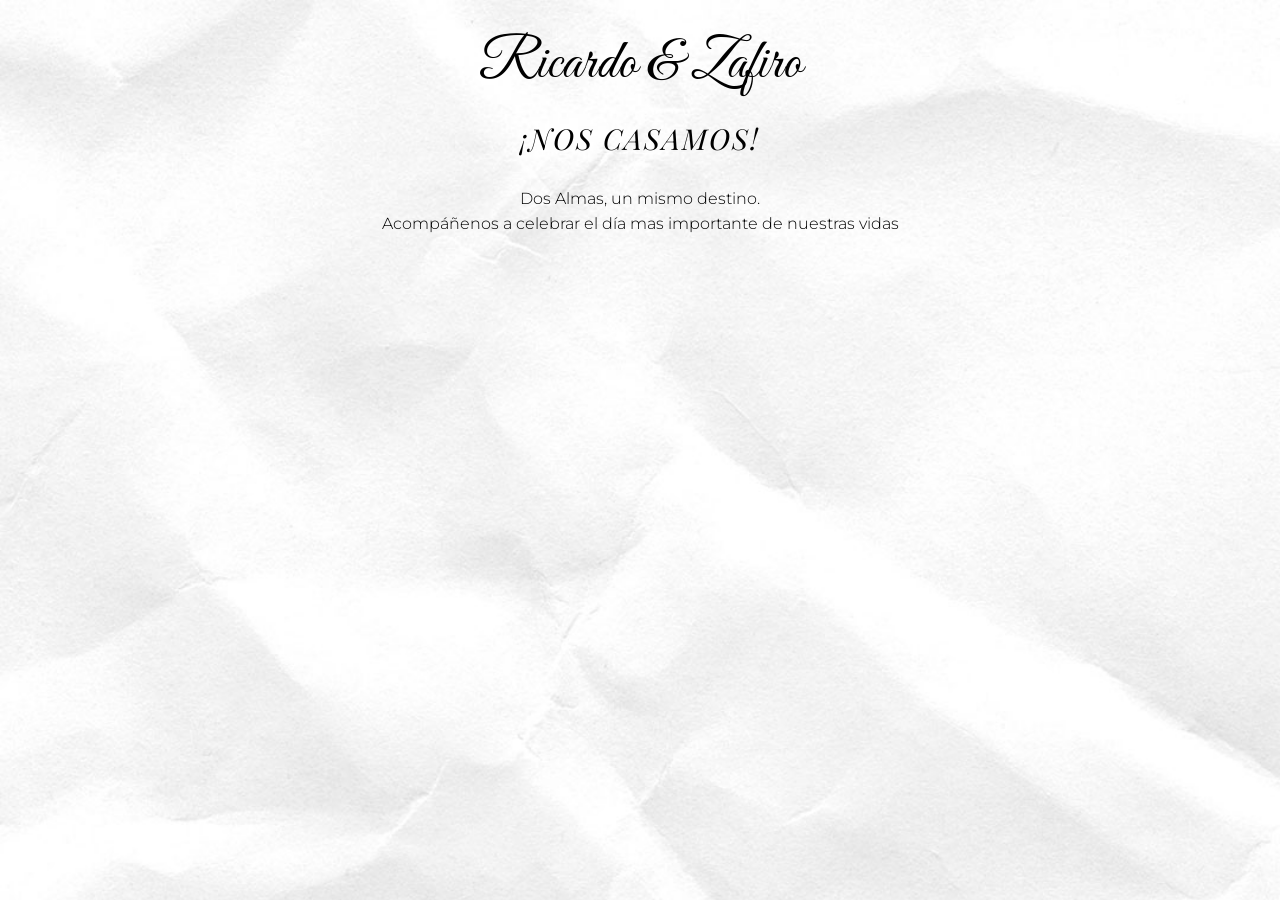
==== index.html @ ae06a424 "Restored index.html content" ====
<!DOCTYPE html>
<html lang="es">
<head>
    <meta charset="UTF-8">
    <meta name="viewport" content="width=device-width, initial-scale=1.0">
    <title>Ricardo & Zafiro | ¡Nos Casamos!</title>
    <link rel="preconnect" href="https://fonts.googleapis.com">
    <link rel="preconnect" href="https://fonts.gstatic.com" crossorigin>
    <link href="https://fonts.googleapis.com/css2?family=Great+Vibes&family=Montserrat:wght@300;400;600&family=Playfair+Display:ital,wght@0,400;0,600;1,400&display=swap" rel="stylesheet">
    <link rel="stylesheet" href="css/style.css">
</head>
<body>

    <header class="hero-section">
        </header>

    <section class="intro-section">
        <h1 class="script-title">Ricardo & Zafiro</h1>
        <h2 class="serif-subtitle">¡Nos Casamos!</h2>
        <p class="body-text">Dos Almas, un mismo destino.<br>Acompáñenos a celebrar el día mas importante de nuestras vidas</p>
    </section>

</body>
</html>
---- css/style.css ----
@charset "utf-8";
/* CSS Document */
/* --- 1. GLOBAL RESET & BASE STYLES --- */
* {
    margin: 0;
    padding: 0;
    box-sizing: border-box;
}

body {
    /* Fallback color matching the bottom of your texture, just in case the text goes longer than 9600px */
    background-color: #f9f9f9; 
    
    /* The path to your massive texture image */
    background-image: url('../assets/bg-texture.jpg'); 
    
    /* Starts the image at the very top center of the screen */
    background-position: top center; 
    
    /* Prevents the image from tiling */
    background-repeat: no-repeat;
    
    /* CRUCIAL: Forces the image to exactly match the width of the phone/browser, letting the 9600px height scale proportionally down the page */
    background-size: 100% auto; 
    
    color: #000000;
    font-family: 'Montserrat', sans-serif;
    -webkit-font-smoothing: antialiased;
    -moz-osx-font-smoothing: grayscale;
    line-height: 1.6;
    overflow-x: hidden;
}

/* --- 2. TYPOGRAPHY HOOKS --- */
.script-title {
    font-family: 'Great Vibes', cursive;
    font-size: 3.5rem; /* Large and elegant for Ricardo & Zafiro */
    font-weight: 400;
    text-align: center;
    margin-top: 20px;
    margin-bottom: 5px;
}

.serif-subtitle {
    font-family: 'Playfair Display', serif;
    font-size: 1.8rem;
    font-style: italic;
    font-weight: 400;
    text-align: center;
    text-transform: uppercase;
    letter-spacing: 2px;
    margin-bottom: 25px;
}

.body-text {
    font-family: 'Montserrat', sans-serif;
    font-size: 1rem;
    font-weight: 300;
    text-align: center;
    max-width: 90%;
    margin: 0 auto 20px auto;
}

.parents-list {
    margin-top: 40px;
    text-align: center;
}

.parents-names {
    font-family: 'Playfair Display', serif;
    font-size: 1.1rem;
    font-weight: 600;
    line-height: 1.8;
    margin-top: 15px;
}
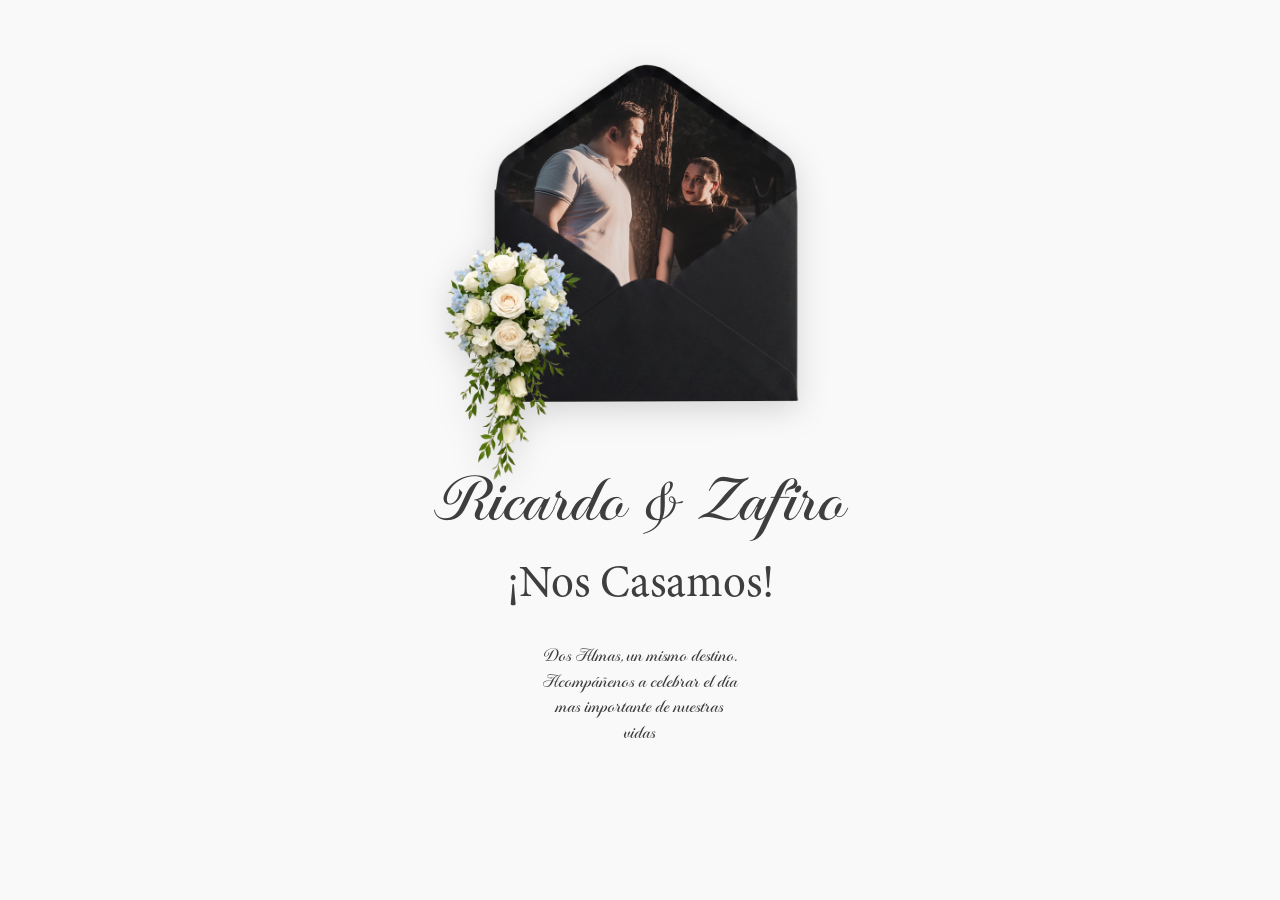
==== commit 80c284ad: "Chonged fonts and styles" ====
--- a/index.html
+++ b/index.html
@@ -12,12 +12,13 @@
 <body>
 
     <header class="hero-section">
+		<img src="assets/01_envelope.png" alt="Invitación Ricardo y Zafiro" class="envelope-img">
         </header>
 
     <section class="intro-section">
         <h1 class="script-title">Ricardo & Zafiro</h1>
         <h2 class="serif-subtitle">¡Nos Casamos!</h2>
-        <p class="body-text">Dos Almas, un mismo destino.<br>Acompáñenos a celebrar el día mas importante de nuestras vidas</p>
+        <p class="body-text">Dos Almas, un mismo destino.<br>Acompáñenos a celebrar el día<br> mas importante de nuestras<br> vidas</p>
     </section>
 
 </body>
--- a/css/style.css
+++ b/css/style.css
@@ -1,5 +1,19 @@
 @charset "utf-8";
 /* CSS Document */
+/* --- CUSTOM FONT DECLARATIONS --- */
+@font-face {
+    font-family: 'WeddingRegular';
+    src: url('../fonts/MinionPro-Regular.otf') format('opentype');
+    font-weight: normal;
+    font-style: normal;
+}
+
+@font-face {
+    font-family: 'WeddingCursive';
+    src: url('../fonts/Runethia.otf') format('opentype');
+    font-weight: normal;
+    font-style: normal;
+}
 /* --- 1. GLOBAL RESET & BASE STYLES --- */
 * {
     margin: 0;
@@ -12,7 +26,7 @@
     background-color: #f9f9f9; 
     
     /* The path to your massive texture image */
-    background-image: url('../assets/bg-texture.jpg'); 
+    background-image: url(C:/Users/Ricardo/Desktop/wedding-invite-web/assets/); 
     
     /* Starts the image at the very top center of the screen */
     background-position: top center; 
@@ -33,32 +47,37 @@
 
 /* --- 2. TYPOGRAPHY HOOKS --- */
 .script-title {
-    font-family: 'Great Vibes', cursive;
+    font-family: 'WeddingCursive', cursive;
     font-size: 3.5rem; /* Large and elegant for Ricardo & Zafiro */
     font-weight: 400;
     text-align: center;
-    margin-top: 20px;
+    margin-top: -25px;
     margin-bottom: 5px;
+	/* Layering safety: ensures the text stays on top of the image container */
+    position: relative;
+    z-index: 10;
+	opacity: 0.75;
 }
 
 .serif-subtitle {
-    font-family: 'Playfair Display', serif;
-    font-size: 1.8rem;
-    font-style: italic;
+    font-family: 'WeddingRegular', serif;
+    font-size: 2.8rem;
+    font-style: normal;
     font-weight: 400;
     text-align: center;
-    text-transform: uppercase;
-    letter-spacing: 2px;
+	margin-top: -10px;
     margin-bottom: 25px;
+	opacity: 0.75;
 }
 
 .body-text {
-    font-family: 'Montserrat', sans-serif;
+    font-family: 'WeddingCursive', sans-serif;
     font-size: 1rem;
     font-weight: 300;
     text-align: center;
     max-width: 90%;
     margin: 0 auto 20px auto;
+	opacity: 0.75;
 }
 
 .parents-list {
@@ -67,9 +86,31 @@
 }
 
 .parents-names {
-    font-family: 'Playfair Display', serif;
+    font-family: 'WeddingRegular', serif;
     font-size: 1.1rem;
     font-weight: 600;
     line-height: 1.8;
     margin-top: 15px;
+	opacity: 0.75;
 }
+
+/* --- 3. HERO SECTION & ENVELOPE STYLES --- */
+.hero-section {
+    width: 100%;
+    display: flex;
+    justify-content: center; /* Centers the image horizontally */
+    align-items: center;
+    padding-top: 40px;      /* Gives it some breathing room from the top of the screen */
+    padding-bottom: 0px;
+}
+
+
+.envelope-img {
+    width: 85%;             /* Keeps it perfectly proportional on mobile screens */
+    max-width: 450px;       /* Prevents it from getting too massive on desktop screens */
+    height: auto;           /* Maintains the aspect ratio so it doesn't distort */
+    display: block;
+    
+    /* Subtle shadow to give it depth against your textured background */
+    filter: drop-shadow(0px 8px 16px rgba(0, 0, 0, 0.15)); 
+}
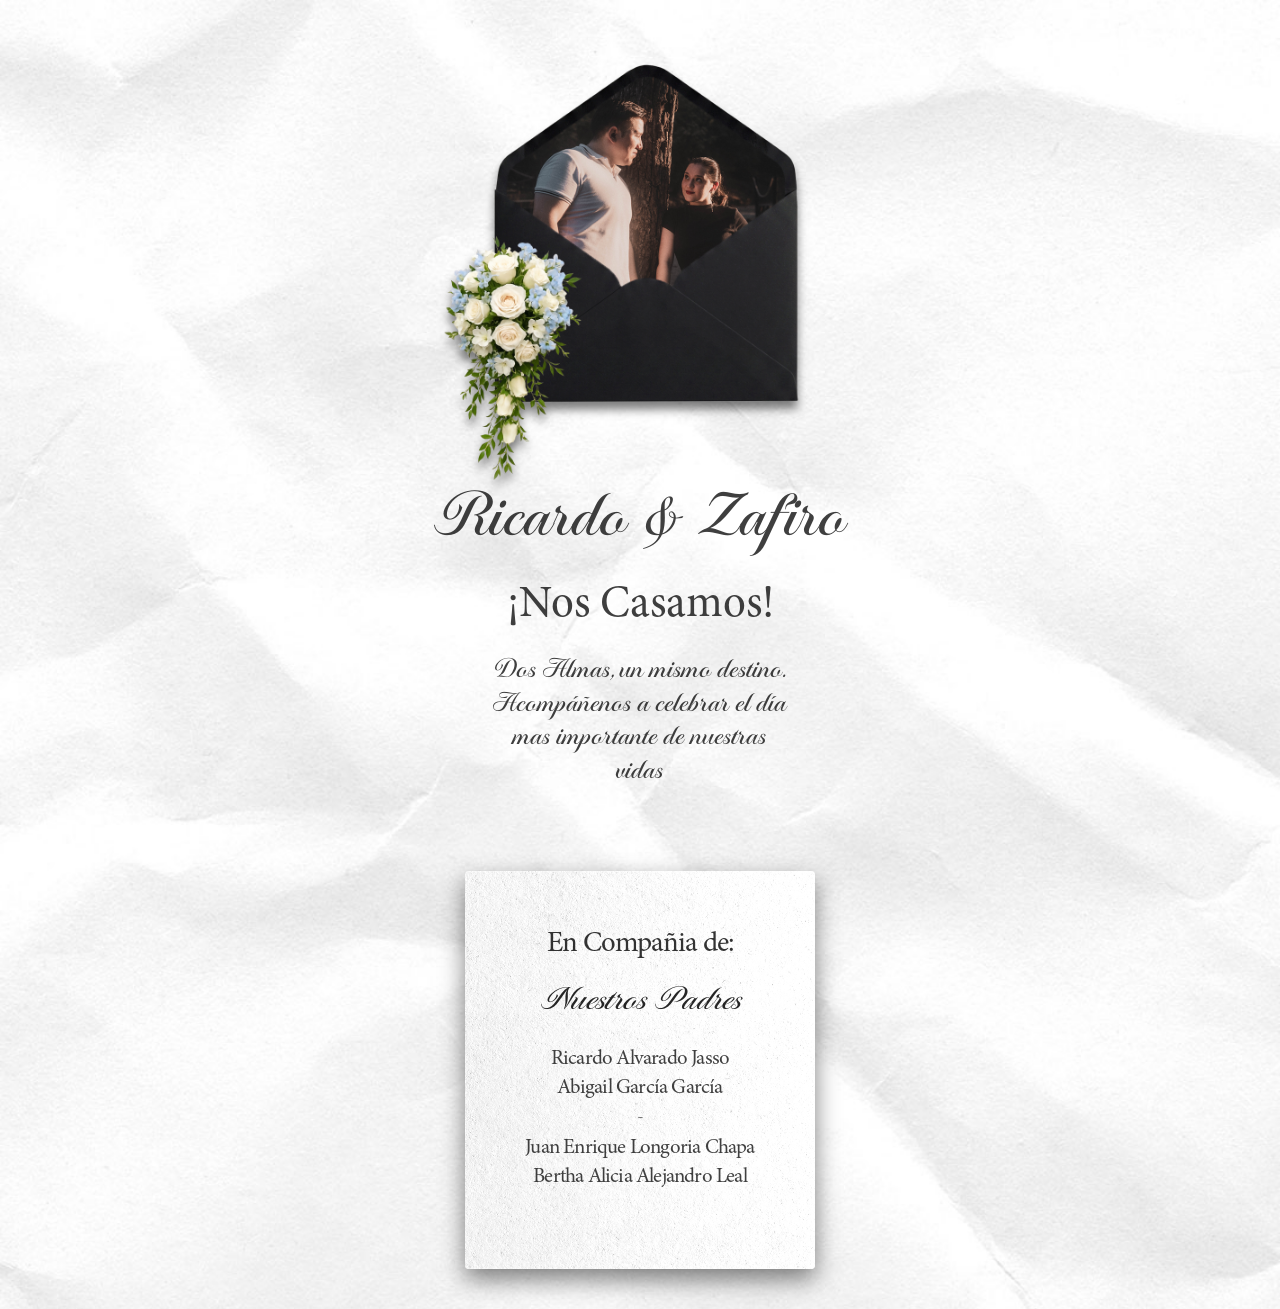
==== commit eb2b0d34: "Added parents box" ====
--- a/index.html
+++ b/index.html
@@ -11,6 +11,7 @@
 </head>
 <body>
 
+    <!-- Intro -->
     <header class="hero-section">
 		<img src="assets/01_envelope.png" alt="Invitación Ricardo y Zafiro" class="envelope-img">
         </header>
@@ -21,5 +22,23 @@
         <p class="body-text">Dos Almas, un mismo destino.<br>Acompáñenos a celebrar el día<br> mas importante de nuestras<br> vidas</p>
     </section>
 
+    <!-- Padres -->
+    <div class="info-card">
+        <span class="card-intro">En Compañia de:</span>
+        <h3 class="card-parents-heading">Nuestros Padres</h3>
+        
+        <p class="card-parents-names">
+            Ricardo Alvarado Jasso<br>
+            Abigail García García
+        </p>
+        
+        <div class="card-divider">-</div>
+        
+        <p class="card-parents-names">
+            Juan Enrique Longoria Chapa<br>
+            Bertha Alicia Alejandro Leal
+        </p>
+    </div>
+
 </body>
 </html>
--- a/css/style.css
+++ b/css/style.css
@@ -26,7 +26,7 @@
     background-color: #f9f9f9; 
     
     /* The path to your massive texture image */
-    background-image: url(C:/Users/Ricardo/Desktop/wedding-invite-web/assets/); 
+    background-image: url('../assets/bg-texture.jpg'); 
     
     /* Starts the image at the very top center of the screen */
     background-position: top center; 
@@ -46,12 +46,15 @@
 }
 
 /* --- 2. TYPOGRAPHY HOOKS --- */
-.script-title {
+.script-title { /* Ricardo & Zafiro */
     font-family: 'WeddingCursive', cursive;
-    font-size: 3.5rem; /* Large and elegant for Ricardo & Zafiro */
+	/* 1. FLUID TYPOGRAPHY: Minimum 1.8rem for mobile, hits ~3.5rem on standard screens, maxes at 4.5rem */
+    font-size: clamp(3rem, 5.5vw, 3.5rem);
+    /* 2. FORCE SINGLE LINE: Prevents wrapping */
+    white-space: nowrap;
     font-weight: 400;
     text-align: center;
-    margin-top: -25px;
+    margin-top: -10px;
     margin-bottom: 5px;
 	/* Layering safety: ensures the text stays on top of the image container */
     position: relative;
@@ -59,39 +62,33 @@
 	opacity: 0.75;
 }
 
-.serif-subtitle {
+.serif-subtitle { /* Nos casamos */
     font-family: 'WeddingRegular', serif;
-    font-size: 2.8rem;
+	/* FLUID TYPOGRAPHY: Minimum 1.2rem for mobile, hits ~2.8rem on standard screens, maxes at 3.8rem */
+    font-size: clamp(2.3rem, 4.4vw, 2.8rem);
+    /* FORCE SINGLE LINE */
+    white-space: nowrap;
     font-style: normal;
     font-weight: 400;
     text-align: center;
-	margin-top: -10px;
-    margin-bottom: 25px;
+	margin-top: -5px;
+    margin-bottom: 15px;
 	opacity: 0.75;
 }
 
-.body-text {
-    font-family: 'WeddingCursive', sans-serif;
-    font-size: 1rem;
+.body-text { /* Frase */
+    font-family: 'WeddingCursive', cursive;
+    
+    /* FLUID TYPOGRAPHY: Minimum 1rem for mobile, hits ~1.5rem on standard screens, maxes at 2rem */
+    font-size: clamp(1.5rem, 2.4vw, 1.5rem);
     font-weight: 300;
     text-align: center;
     max-width: 90%;
     margin: 0 auto 20px auto;
-	opacity: 0.75;
-}
-
-.parents-list {
-    margin-top: 40px;
-    text-align: center;
-}
-
-.parents-names {
-    font-family: 'WeddingRegular', serif;
-    font-size: 1.1rem;
-    font-weight: 600;
-    line-height: 1.8;
-    margin-top: 15px;
-	opacity: 0.75;
+    opacity: 0.75;
+    
+    /* Controls the vertical space between your jump lines */
+    line-height: 1.4; 
 }
 
 /* --- 3. HERO SECTION & ENVELOPE STYLES --- */
@@ -106,11 +103,84 @@
 
 
 .envelope-img {
-    width: 85%;             /* Keeps it perfectly proportional on mobile screens */
+    width: 100%;             /* Keeps it perfectly proportional on mobile screens */
     max-width: 450px;       /* Prevents it from getting too massive on desktop screens */
     height: auto;           /* Maintains the aspect ratio so it doesn't distort */
     display: block;
     
     /* Subtle shadow to give it depth against your textured background */
-    filter: drop-shadow(0px 8px 16px rgba(0, 0, 0, 0.15)); 
+    filter: drop-shadow(0px 8px 5px rgba(0, 0, 0, .50)); 
 }
+
+/* --- 4. DETAILS CARD STYLES --- */
+.info-card {
+    /* 1. RESPONSIVE BINDING & CEILING */
+    width: 80%;
+    max-width: 350px; /* Caps the width on desktop so it never upscales */
+    margin: 80px auto 40px auto;
+    /* 2. PROPORTIONAL SCALE DOWN: Uses the exact 693x784 image dimensions */
+    aspect-ratio: 693 / 784;
+    /* Layout alignment */
+    display: flex;
+    flex-direction: column;
+    justify-content: center;
+    align-items: center;
+    /* Responsive padding so text has breathing room as the box shrinks */
+    padding: 6%; 
+    box-sizing: border-box;
+
+    /* Background Texture Setup */
+    background-image: url('../assets/text_square_01.jpg');
+    background-size: cover; /* Ensures the texture fits entirely without cropping */
+    background-repeat: no-repeat;
+    background-position: center;
+    
+    /* Subtle aesthetics */
+    border-radius: 4px;
+    box-shadow: 0px 10px 25px rgba(0, 0, 0, .50);
+}
+
+/* "En Compañia de:" */
+.card-intro {
+    font-family: 'WeddingRegular', serif;
+    font-size: clamp(1.7rem, 3.5vw, 1.8rem);
+    white-space: nowrap;
+    color: rgba(0, 0, 0, 0.8);
+    margin-top: -25px;
+    margin-bottom: 12px;
+    letter-spacing: -1px;
+}
+
+/* "Nuestros Padres" */
+.card-parents-heading {
+    font-family: 'WeddingCursive', cursive;
+    font-size: clamp(1.7rem, 4vw, 1.8rem);
+    white-space: nowrap;
+    font-weight: 400;
+    font-style: italic;
+    color: rgba(0, 0, 0, 0.85);
+    margin-top: 0;
+    margin-bottom: 18px;
+}
+
+/* The Names */
+.card-parents-names {
+    font-family: 'WeddingRegular', serif;
+    font-size: clamp(1.2rem, 2.2vw, 1.3rem);
+    white-space: nowrap;
+    font-weight: 400;
+    text-align: center;
+    line-height: 1.4;
+    color: rgba(0, 0, 0, 0.75);
+    margin: 0;
+    letter-spacing: -.8px;
+}
+
+/* The Subtle Divider Dash "-" */
+.card-divider {
+    font-family: 'WeddingRegular', serif;
+    font-size: 1.2rem;
+    color: rgba(0, 0, 0, 0.5);
+    margin: 0px 0;
+    letter-spacing: -.8px;
+}
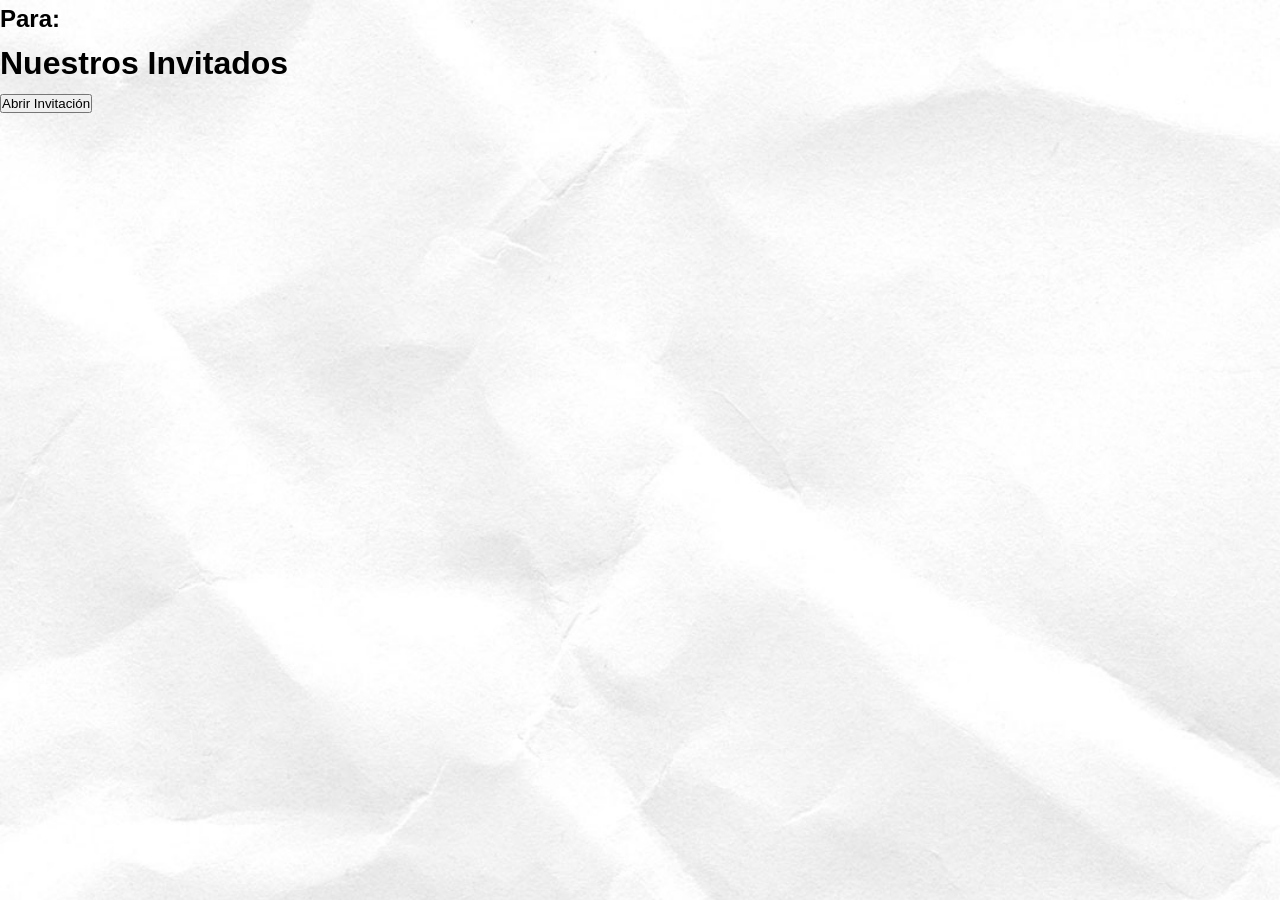
==== commit ee70e30d: "Added index.html to Git tracking" ====
--- a/index.html
+++ b/index.html
@@ -3,42 +3,42 @@
 <head>
     <meta charset="UTF-8">
     <meta name="viewport" content="width=device-width, initial-scale=1.0">
-    <title>Ricardo & Zafiro | ¡Nos Casamos!</title>
-    <link rel="preconnect" href="https://fonts.googleapis.com">
-    <link rel="preconnect" href="https://fonts.gstatic.com" crossorigin>
-    <link href="https://fonts.googleapis.com/css2?family=Great+Vibes&family=Montserrat:wght@300;400;600&family=Playfair+Display:ital,wght@0,400;0,600;1,400&display=swap" rel="stylesheet">
+    <meta name="robots" content="noindex, nofollow">
+    <title>Tienes una Invitación</title>
     <link rel="stylesheet" href="css/style.css">
 </head>
-<body>
+<body class="front-page-body">
 
-    <!-- Intro -->
-    <header class="hero-section">
-		<img src="assets/01_envelope.png" alt="Invitación Ricardo y Zafiro" class="envelope-img">
-        </header>
+    <!-- THE ENVELOPE CONTAINER -->
+    <div class="envelope-wrapper">
+        <h2 class="envelope-greeting">Para:</h2>
+        <!-- JavaScript will inject the guest's name into this span -->
+        <h1 id="guest-name" class="envelope-name">Nuestros Invitados</h1>
+        
+        <button id="open-envelope-btn" class="open-btn">Abrir Invitación</button>
+    </div>
 
-    <section class="intro-section">
-        <h1 class="script-title">Ricardo & Zafiro</h1>
-        <h2 class="serif-subtitle">¡Nos Casamos!</h2>
-        <p class="body-text">Dos Almas, un mismo destino.<br>Acompáñenos a celebrar el día<br> mas importante de nuestras<br> vidas</p>
-    </section>
+    <!-- THE JAVASCRIPT MAGIC -->
+    <script>
+        // 1. Check the URL for a name (e.g., ?guest=Familia+García)
+        const urlParams = new URLSearchParams(window.location.search);
+        const guest = urlParams.get('guest');
 
-    <!-- Padres -->
-    <div class="info-card">
-        <span class="card-intro">En Compañia de:</span>
-        <h3 class="card-parents-heading">Nuestros Padres</h3>
-        
-        <p class="card-parents-names">
-            Ricardo Alvarado Jasso<br>
-            Abigail García García
-        </p>
-        
-        <div class="card-divider">-</div>
-        
-        <p class="card-parents-names">
-            Juan Enrique Longoria Chapa<br>
-            Bertha Alicia Alejandro Leal
-        </p>
-    </div>
+        // 2. If a name exists in the link, replace the default text
+        if (guest) {
+            document.getElementById('guest-name').innerText = guest;
+        }
+
+        // 3. When they click "Abrir", trigger animation and go to the real invite
+        document.getElementById('open-envelope-btn').addEventListener('click', function() {
+            // (We will add the CSS animation trigger here next!)
+            
+            // Wait 1.5 seconds for the animation to play, then redirect:
+            setTimeout(() => {
+                window.location.href = 'invitation.html' + window.location.search;
+            }, 1500);
+        });
+    </script>
 
 </body>
 </html>
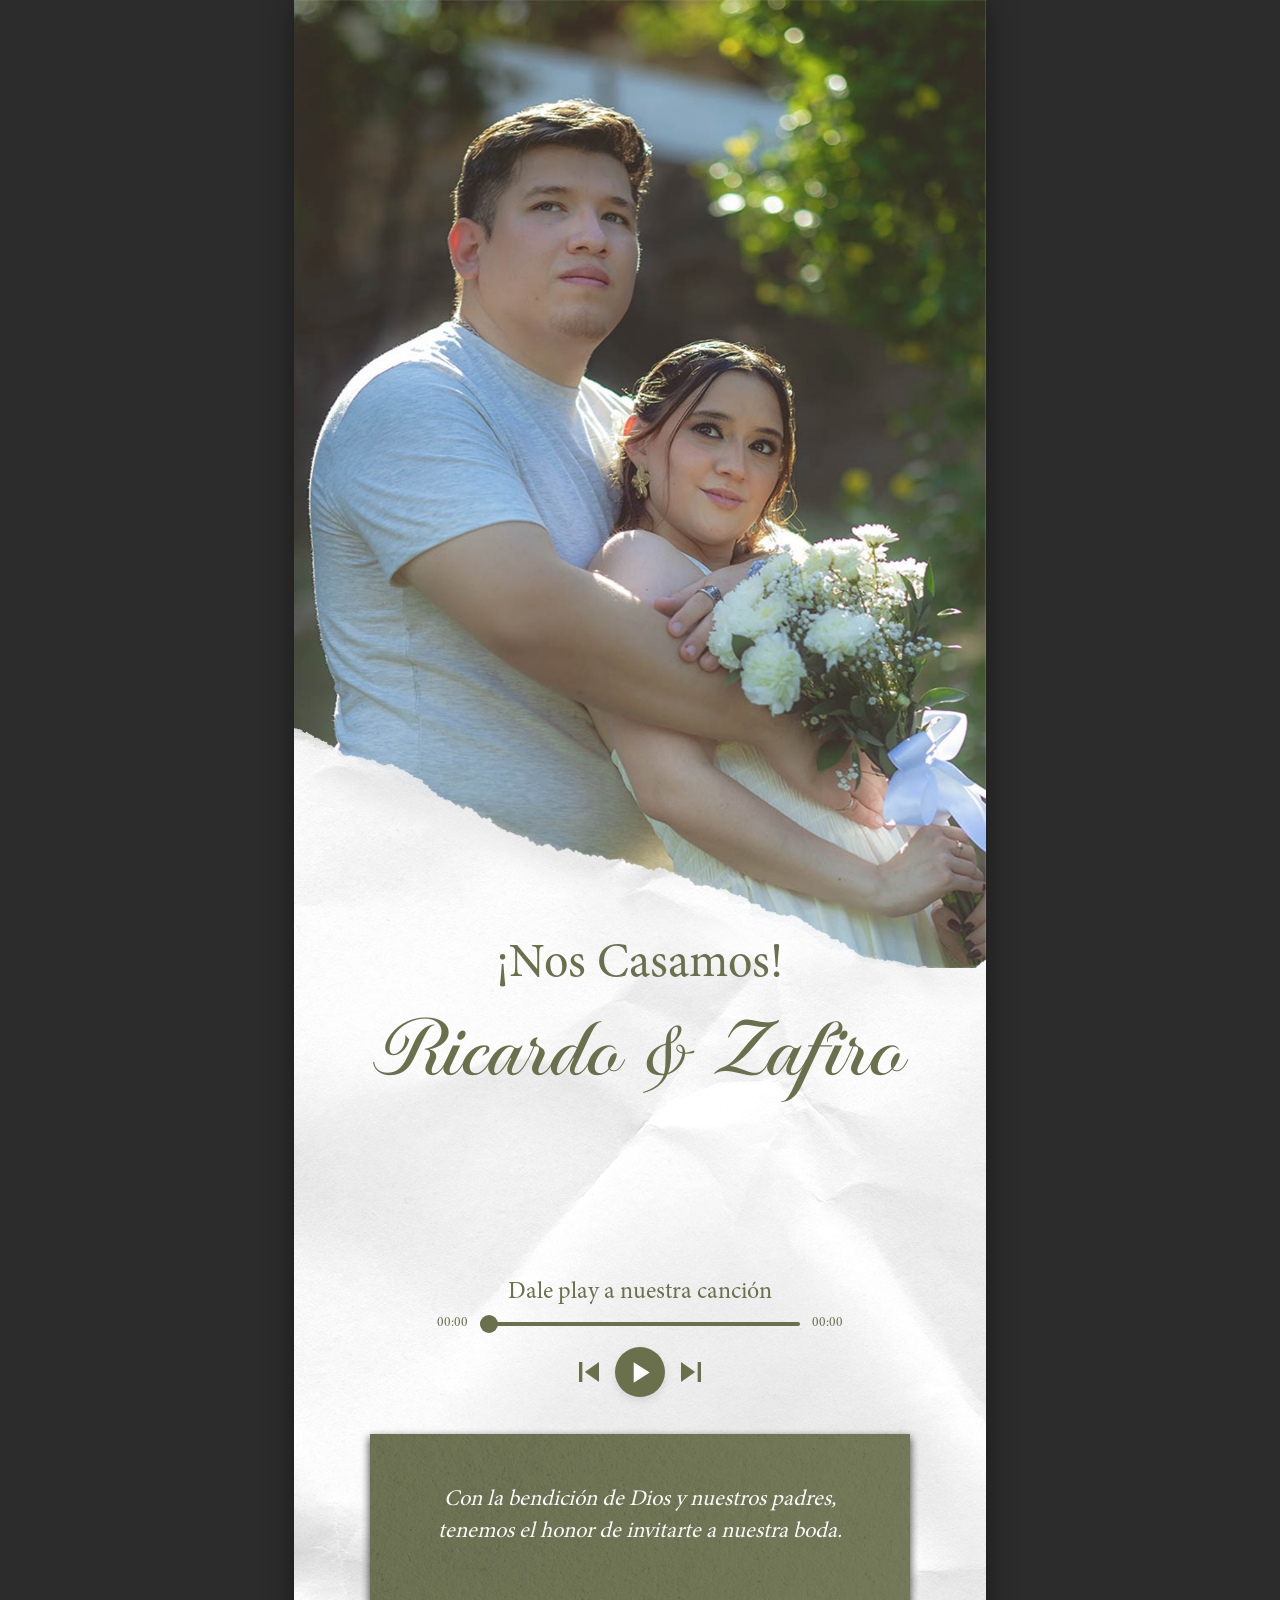
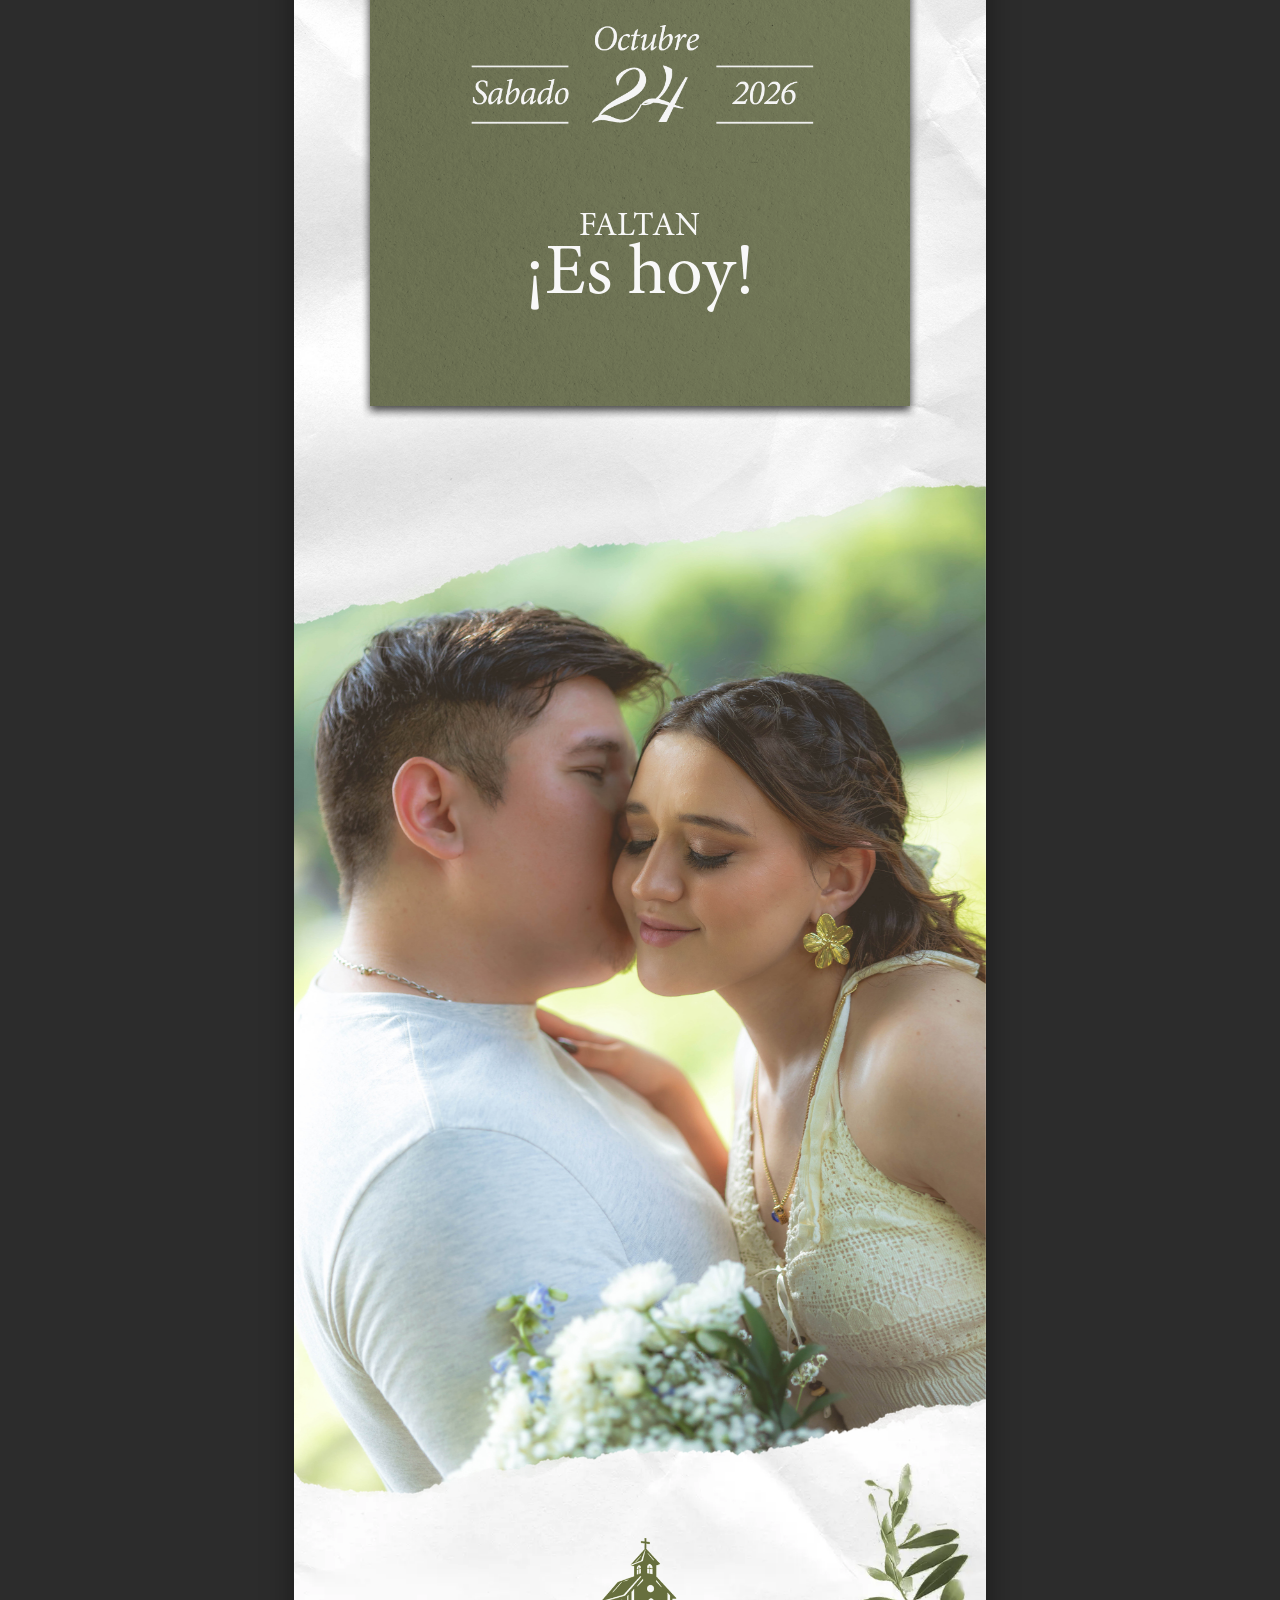
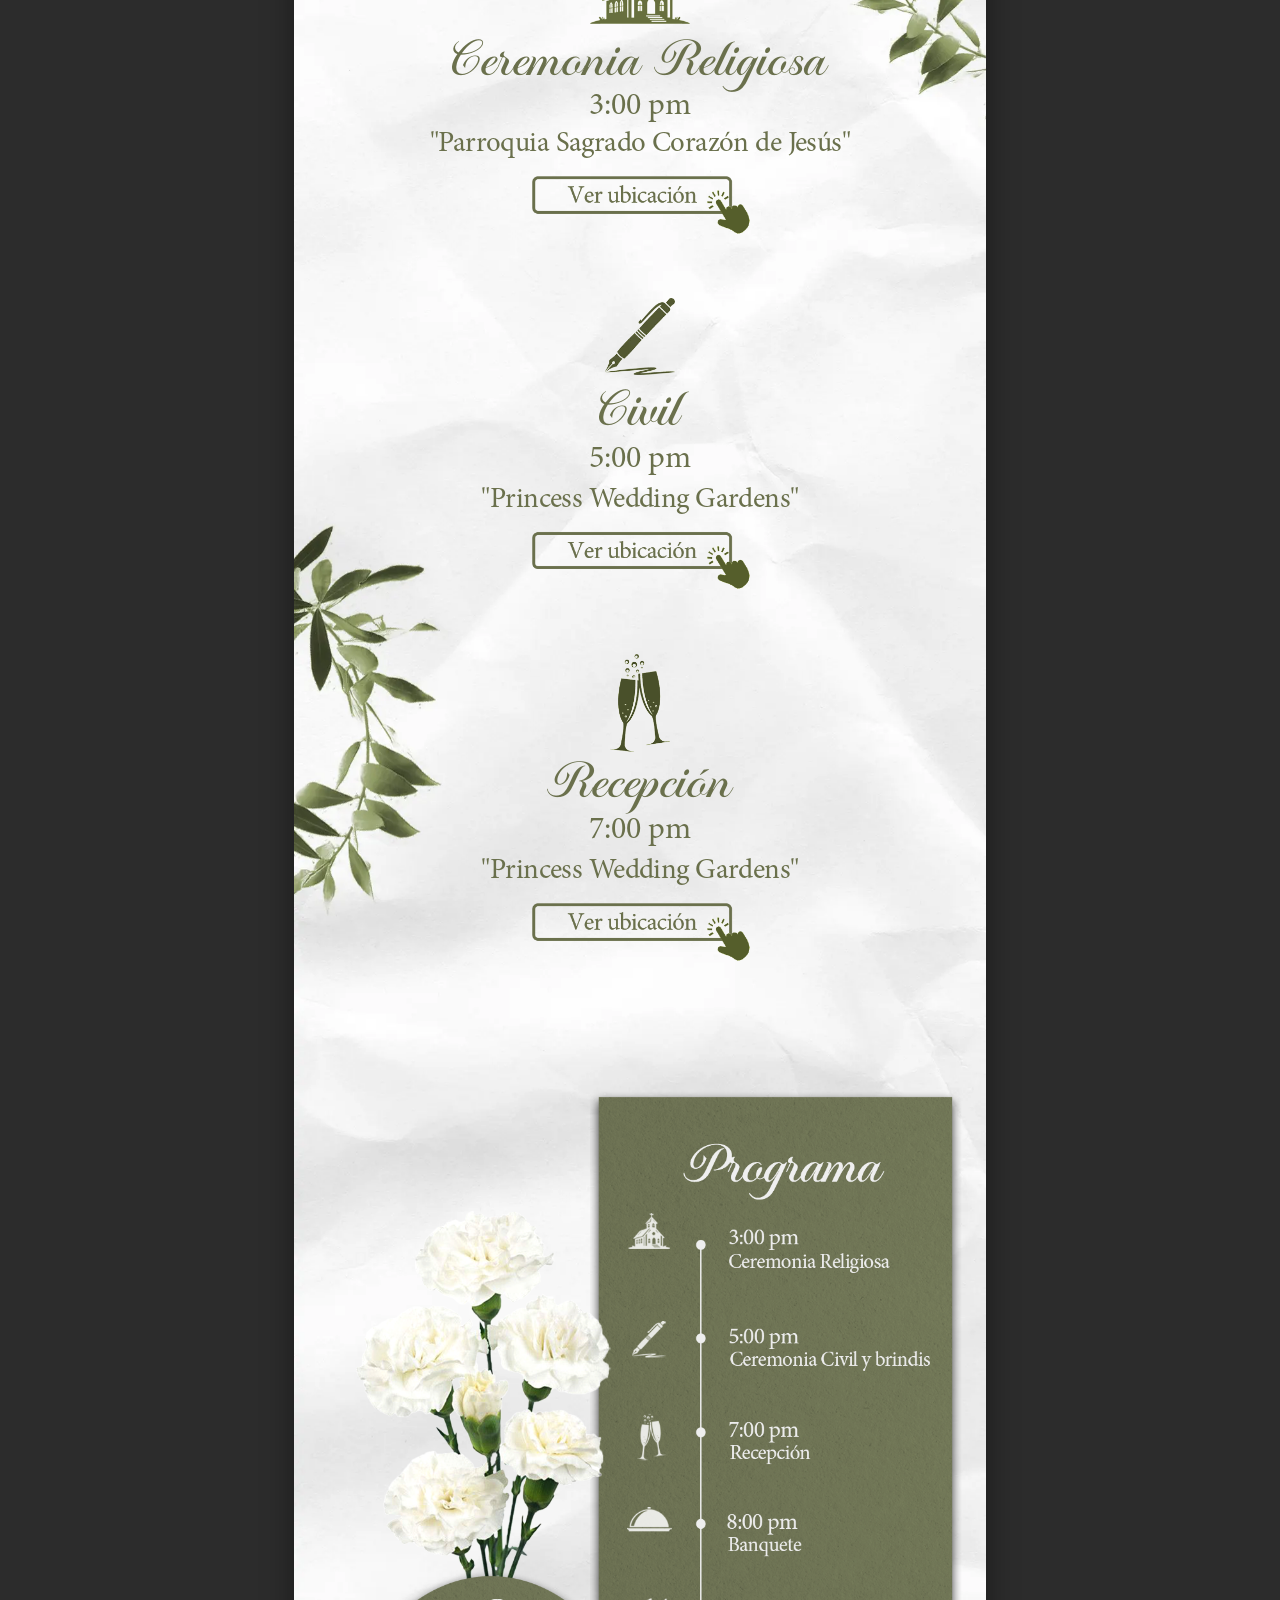
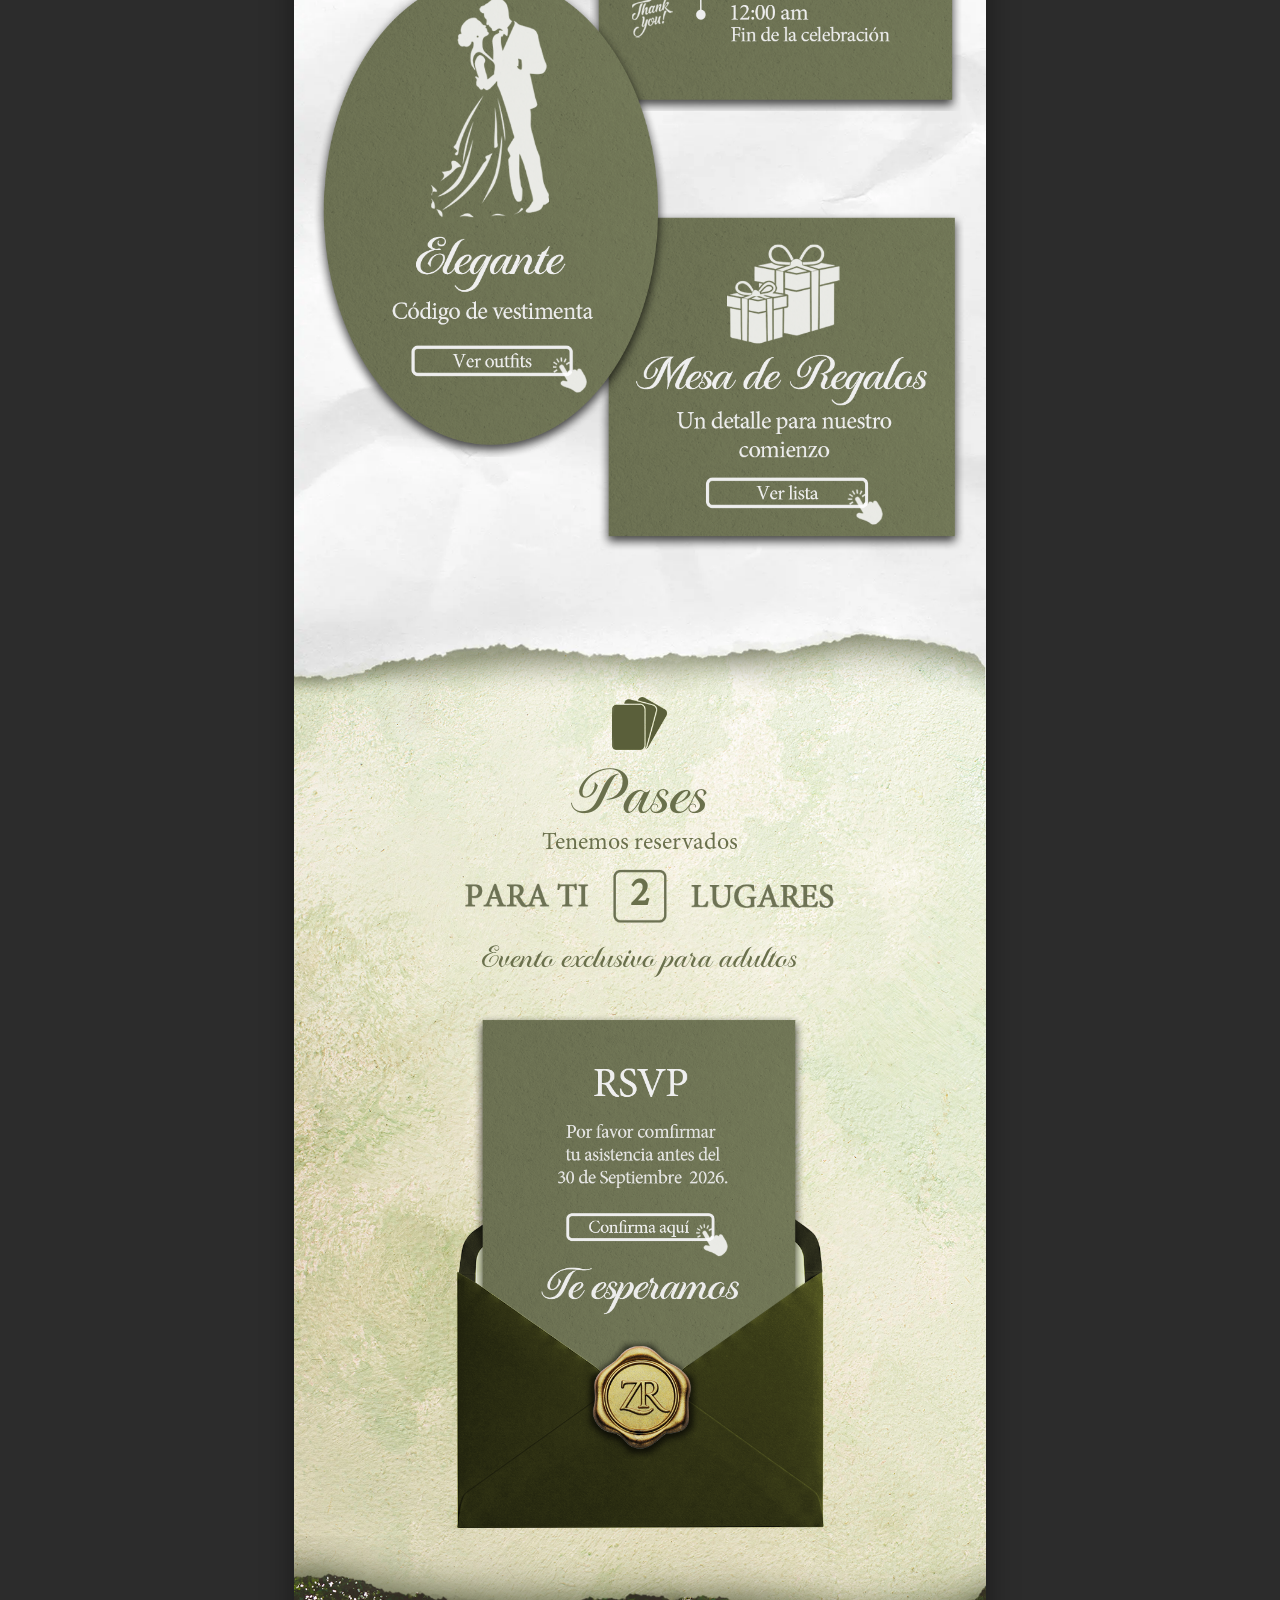
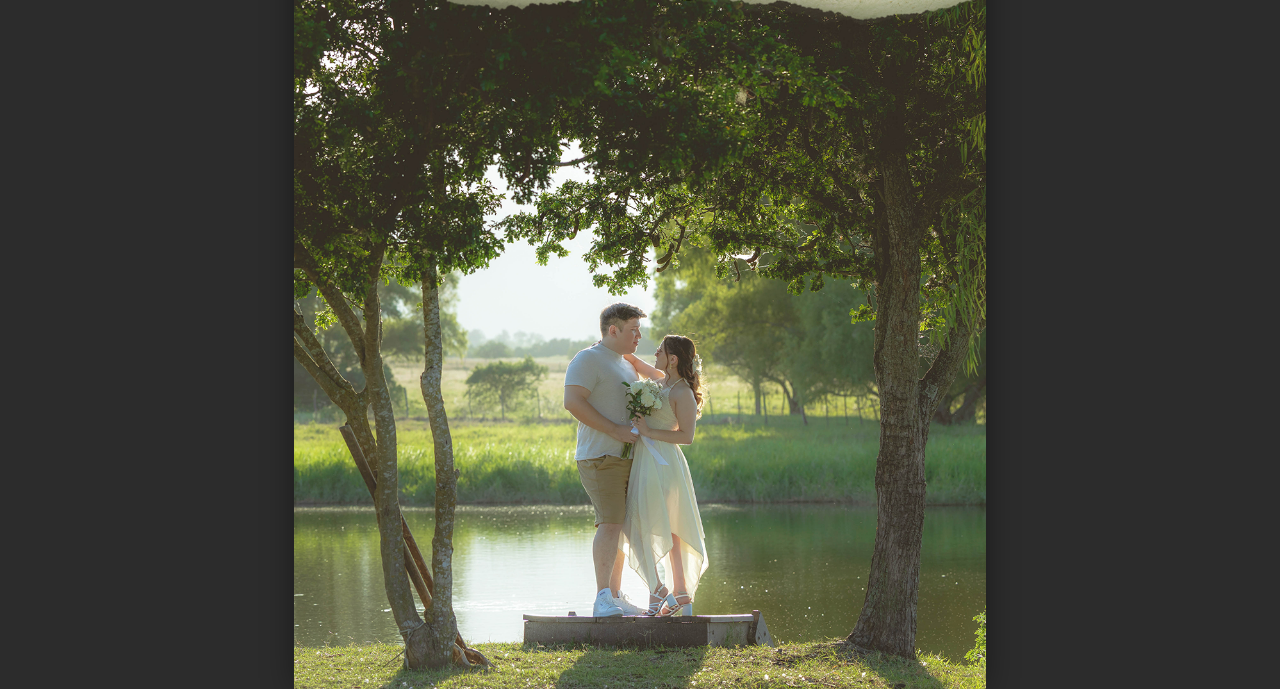
==== commit 64d70c88: "Completed" ====
--- a/index.html
+++ b/index.html
@@ -4,41 +4,203 @@
     <meta charset="UTF-8">
     <meta name="viewport" content="width=device-width, initial-scale=1.0">
     <meta name="robots" content="noindex, nofollow">
-    <title>Tienes una Invitación</title>
+    <title>Ricardo & Zafiro | ¡Nos Casamos!</title>
+    <link rel="preconnect" href="https://fonts.googleapis.com">
+    <link rel="preconnect" href="https://fonts.gstatic.com" crossorigin>
+    <link href="https://fonts.googleapis.com/css2?family=Great+Vibes&family=Montserrat:wght@300;400;600&family=Playfair+Display:ital,wght@0,400;0,600;1,400&display=swap" rel="stylesheet">
     <link rel="stylesheet" href="css/style.css">
 </head>
-<body class="front-page-body">
-
-    <!-- THE ENVELOPE CONTAINER -->
-    <div class="envelope-wrapper">
-        <h2 class="envelope-greeting">Para:</h2>
-        <!-- JavaScript will inject the guest's name into this span -->
-        <h1 id="guest-name" class="envelope-name">Nuestros Invitados</h1>
-        
-        <button id="open-envelope-btn" class="open-btn">Abrir Invitación</button>
-    </div>
-
-    <!-- THE JAVASCRIPT MAGIC -->
-    <script>
-        // 1. Check the URL for a name (e.g., ?guest=Familia+García)
-        const urlParams = new URLSearchParams(window.location.search);
-        const guest = urlParams.get('guest');
-
-        // 2. If a name exists in the link, replace the default text
-        if (guest) {
-            document.getElementById('guest-name').innerText = guest;
-        }
-
-        // 3. When they click "Abrir", trigger animation and go to the real invite
-        document.getElementById('open-envelope-btn').addEventListener('click', function() {
-            // (We will add the CSS animation trigger here next!)
+<body>
+
+    <!-- --- SECTION 1: TOP IMAGE --- -->
+    <header class="top-img">
+        <img src="assets/01_US_Foto1.jpg" alt="Ricardo y Zafiro" class="usfoto-img">
+    </header>
+    <!-- --- SECTION 2: INTRO --- -->
+    <section class="intro-section">
+        <div class="tear-container intro-pull-up">
+            <img src="assets/02_1st_tear.webp" alt="Tear effect" class="tear-bg-img"> 
             
-            // Wait 1.5 seconds for the animation to play, then redirect:
-            setTimeout(() => {
-                window.location.href = 'invitation.html' + window.location.search;
-            }, 1500);
-        });
-    </script>
-
+            <!-- THE INVISIBLE SQUARE -->
+            <div class="tear-overlay intro-overlay">
+                
+                <div class="main-text">
+                    <h2 class="serif-subtitle">¡Nos Casamos!</h2>
+                    <h1 class="script-title">Ricardo & Zafiro</h1>     
+                    
+                    <!-- MUSIC PLAYER -->
+                    <div class="music-player">
+                        <h4 class="player-title">Dale play a nuestra canción</h4>
+                        <div class="progress-bar-container">
+                            <span id="current-time">00:00</span>
+                            <input type="range" id="seek-slider" max="100" value="0" aria-label="Control de tiempo">
+                            <span id="duration">00:00</span>
+                        </div>
+                        <div class="player-controls">
+                            <span class="side-icon" id="prev-btn" aria-label="Anterior">
+                                <svg viewBox="0 0 24 24"><path d="M6 6h2v12H6zm3.5 6l8.5 6V6z"/></svg>
+                            </span>
+                            <button id="play-pause-btn" aria-label="Reproducir o pausar">
+                                <svg id="play-icon" viewBox="0 0 24 24"><path d="M8 5v14l11-7z"/></svg>
+                                <svg id="pause-icon" viewBox="0 0 24 24" style="display: none;"><path d="M6 19h4V5H6v14zm8-14v14h4V5h-4z"/></svg>
+                            </button>
+                            <span class="side-icon" id="next-btn" aria-label="Siguiente">
+                                <svg viewBox="0 0 24 24"><path d="M6 18l8.5-6L6 6v12zM16 6v12h2V6h-2z"/></svg>
+                            </span>
+                        </div>
+                        <audio id="wedding-song" src="assets/Steal_The_Show.mp3" preload="metadata"></audio>
+                    </div>
+                </div>
+
+                <!-- DATE & COUNTDOWN -->
+                <section class="date-text">
+                    <img src="assets/06_date.webp" alt="Fondo fecha" class="date-img">
+                    <div class="date-overlay-content">
+                        <div class="top-invitation-text">
+                            Con la bendición de Dios y nuestros padres,<br>tenemos el honor de invitarte a nuestra boda.
+                        </div>
+                        <div class="countdown-container">
+                            <div class="faltan-title">FALTAN</div>
+                            <div class="countdown-timer" id="countdown">
+                                <div class="time-block">
+                                    <span id="days">00</span>
+                                    <span class="label">Días</span>
+                                </div>
+                                <span class="separator">:</span>
+                                <div class="time-block">
+                                    <span id="hours">00</span>
+                                    <span class="label">Horas</span>
+                                </div>
+                                <span class="separator">:</span>
+                                <div class="time-block">
+                                    <span id="minutes">00</span>
+                                    <span class="label">Min</span>
+                                </div>
+                                <span class="separator">:</span>
+                                <div class="time-block">
+                                    <span id="seconds">00</span>
+                                    <span class="label">Seg</span>
+                                </div>
+                            </div>
+                        </div>
+                    </div>
+                </section>
+
+            </div> <!-- End Intro Overlay -->
+        </div> <!-- End Intro Container -->
+    </section>
+
+    <!-- --- SECTION 3: MIDDLE PHOTO --- -->
+    <section class="middle-section">
+        <img src="assets/03_US_Foto2.jpg" alt="Ricardo y Zafiro abrazados" class="usfoto2-img">
+    </section>
+
+    <!-- --- SECTION 4: EVENTS & DETAILS --- -->
+    <section class="last-section">
+        <div class="tear-container events-pull-up">
+            <img src="assets/03_2st_tear_v2.webp" alt="Tear transition" class="tear-bg-img">
+            
+            <!-- THE INVISIBLE SQUARE -->
+            <div class="tear-overlay events-overlay">
+                
+                <!-- EVENTS -->
+                <div class="events-container">
+                    <div class="event-item">
+                        <img src="assets/church.webp" alt="Icono Iglesia" class="event-icon1">
+                        <div class="event-text-block">
+                            <h2 class="event-title">Ceremonia Religiosa</h2>
+                            <p class="event-time">3:00 pm</p>
+                            <p class="event-location">"Parroquia Sagrado Corazón de Jesús"</p>
+                        </div>
+                        <a href="https://maps.app.goo.gl/cJRtxFD6h9nJVfGp8" target="_blank" class="location-btn-link" aria-label="Ver ubicación de la iglesia">
+                            <img src="assets/ubicacion_btn.webp" alt="Ver ubicación" class="location-btn-img">
+                        </a>
+                    </div>
+                    
+                    <div class="event-item">
+                        <img src="assets/pen.webp" alt="Icono Pluma" class="event-icon2">
+                        <div class="event-text-block">
+                            <h2 class="event-title">Civil</h2>
+                            <p class="event-time">5:00 pm</p>
+                            <p class="event-location">"Princess Wedding Gardens"</p>
+                        </div>
+                        <a href="https://maps.app.goo.gl/DjsbpYgwzKqxDwWD8" target="_blank" class="location-btn-link" aria-label="Ver ubicación del civil">
+                            <img src="assets/ubicacion_btn.webp" alt="Ver ubicación" class="location-btn-img">
+                        </a>
+                    </div>
+                    
+                    <div class="event-item">
+                        <img src="assets/glass.webp" alt="Icono Copas" class="event-icon3">
+                        <div class="event-text-block">
+                            <h2 class="event-title">Recepción</h2>
+                            <p class="event-time">7:00 pm</p>
+                            <p class="event-location">"Princess Wedding Gardens"</p>
+                        </div>
+                        <a href="https://maps.app.goo.gl/DjsbpYgwzKqxDwWD8" target="_blank" class="location-btn-link" aria-label="Ver ubicación de la recepción">
+                            <img src="assets/ubicacion_btn.webp" alt="Ver ubicación" class="location-btn-img">
+                        </a>
+                    </div>
+                </div>
+
+                <!-- DETAILS COLLAGE -->
+                <section class="details-text">
+                    <div class="program">
+                        <img src="assets/07_program.webp" alt="Programa del evento" class="program-img">
+                    </div>
+                    <div class="dress">
+                        <img src="assets/08_outfit.webp" alt="Código de vestimenta" class="dress-img">
+                        <a href="https://pin.it/TXXcPZkMe" target="_blank" class="outfit-btn-link" aria-label="Ver ideas de outfits">
+                            <img src="assets/outfits_btn.webp" alt="Ver outfits" class="outfit-btn-img">
+                        </a>
+                    </div>
+                    <div class="gifts">
+                        <img src="assets/08_regalos.webp" alt="Mesa de regalos" class="gifts-img">
+                        <a href="/mesa.html" target="_blank" class="gifts-btn-link" aria-label="Ver lista de regalos en Amazon">
+                            <img src="assets/lista_btn.webp" alt="Ver lista" class="gifts-btn-img">
+                        </a>
+                    </div>
+                </section>
+
+            </div> <!-- End Events Overlay -->
+        </div> <!-- End Events Container -->
+    </section>
+
+    <!-- --- SECTION 5: RSVP & PASES --- -->
+    <section class="rsvp-section">
+        <!-- THE INVISIBLE SQUARE FOR GREEN BACKGROUND -->
+        <div class="tear-container rsvp-overlay-pull-up">
+            <img src="assets/04_green_bg.webp" alt="Fondo verde oscuro" class="tear-bg-img">
+            <div class="tear-overlay rsvp-overlay">
+                <div class="pases-container">
+                    <img src="assets/pases.webp" alt="Boletos" class="tickets-icon">
+                    <h2 class="pases-title">Pases</h2>
+                    <p class="pases-subtitle">Tenemos reservados</p>
+                    
+                    <div class="lugares-wrapper">
+                        <img src="assets/lugares.webp" alt="Marco de lugares" class="lugares-img">
+                        <span id="guest-tickets" class="tickets-number">2</span>
+                    </div>
+                    
+                    <p class="adults-text">Evento exclusivo para adultos</p>
+                </div>
+                <div class="envelope-container">
+                    <img src="assets/rsvp.webp" alt="Sobre RSVP" class="envelope-img">
+                    <div class="envelope-content">
+                        <a href="#" id="whatsapp-rsvp-link" target="_blank" class="confirm-btn-link" aria-label="Confirmar asistencia">
+                            <img src="assets/confirm_btn.webp" alt="Confirma aquí" class="confirm-btn-img">
+                        </a>
+                    </div>
+                </div>
+            </div>
+        </div>
+    </section>
+    <!-- --- SECTION 6: FINAL PHOTO ----->
+    <section class="final-section">
+        <img src="assets/05_US_Foto3.webp" alt="Ricardo y Zafiro sonriendo" class="finalus-img">
+    </section>
+
+    <script src="js/player.js"></script>
+    <script src="js/countdown.js"></script>
+    <script src="js/rsvp.js"></script>
 </body>
 </html>
--- a/css/style.css
+++ b/css/style.css
@@ -1,6 +1,23 @@
 @charset "utf-8";
 /* CSS Document */
-/* --- CUSTOM FONT DECLARATIONS --- */
+
+/* ========================================= */
+/* --- 0. VARIABLES & FONTS --- */
+/* ========================================= */
+:root {
+    --color-bg-exterior: #2c2c2c;
+    --color-bg-interior: #f9f9f9;
+    --color-text-main: #000000;
+    --color-accent: #6a704c;
+    --color-light: #f8f8f8;
+    
+    --max-invitation-width: 18.29cm;
+    
+    --font-sans: 'Montserrat', sans-serif;
+    --font-serif: 'WeddingRegular', serif;
+    --font-script: 'WeddingCursive', cursive;
+}
+
 @font-face {
     font-family: 'WeddingRegular';
     src: url('../fonts/MinionPro-Regular.otf') format('opentype');
@@ -14,173 +31,636 @@
     font-weight: normal;
     font-style: normal;
 }
+
+/* ========================================= */
 /* --- 1. GLOBAL RESET & BASE STYLES --- */
+/* ========================================= */
 * {
     margin: 0;
     padding: 0;
     box-sizing: border-box;
 }
 
+html {
+    background-color: var(--color-bg-exterior); 
+}
+
 body {
-    /* Fallback color matching the bottom of your texture, just in case the text goes longer than 9600px */
-    background-color: #f9f9f9; 
-    
-    /* The path to your massive texture image */
+    width: 100%; 
+    max-width: var(--max-invitation-width); 
+    margin: 0 auto;
+    background-color: var(--color-bg-interior); 
     background-image: url('../assets/bg-texture.jpg'); 
-    
-    /* Starts the image at the very top center of the screen */
     background-position: top center; 
-    
-    /* Prevents the image from tiling */
     background-repeat: no-repeat;
-    
-    /* CRUCIAL: Forces the image to exactly match the width of the phone/browser, letting the 9600px height scale proportionally down the page */
     background-size: 100% auto; 
-    
-    color: #000000;
-    font-family: 'Montserrat', sans-serif;
+    box-shadow: 0 0 30px rgba(0, 0, 0, 0.4); 
+    color: var(--color-text-main);
+    font-family: var(--font-sans);
     -webkit-font-smoothing: antialiased;
     -moz-osx-font-smoothing: grayscale;
     line-height: 1.6;
-    overflow-x: hidden;
-}
-
-/* --- 2. TYPOGRAPHY HOOKS --- */
-.script-title { /* Ricardo & Zafiro */
-    font-family: 'WeddingCursive', cursive;
-	/* 1. FLUID TYPOGRAPHY: Minimum 1.8rem for mobile, hits ~3.5rem on standard screens, maxes at 4.5rem */
-    font-size: clamp(3rem, 5.5vw, 3.5rem);
-    /* 2. FORCE SINGLE LINE: Prevents wrapping */
-    white-space: nowrap;
-    font-weight: 400;
-    text-align: center;
-    margin-top: -10px;
-    margin-bottom: 5px;
-	/* Layering safety: ensures the text stays on top of the image container */
+    position: relative;
+}
+
+img {
+    max-width: 100%;
+    height: auto;
+    display: block;
+}
+
+.tear-container {
+    position: relative;
+    width: 100%;
+}
+
+.tear-bg-img {
+width: 100%;
+height: auto;
+display: block;
+}
+
+.tear-overlay {
+    position: absolute;
+    top: 0;
+    left: 0;
+    width: 100%;
+    height: 100%;
+    box-sizing: border-box;
+    display: flex;
+    flex-direction: column;
+    z-index: 10;
+}
+
+/* ========================================= */
+/* ----- 2. STRUCTURAL LAYOUT SECTIONS ----- */
+/* ========================================= */
+/* ---------- SECTION 1: TOP IMAGE --------- */
+    .top-img {
+        position: sticky;
+        top: 0;
+        z-index: 1;
+    }
+    .usfoto-img {
+    width: 100%;
+    position: relative; 
+    z-index: 1;
+    }
+/* ----- END OF SECTION 1 ---- */
+/* --------------------------- */
+/* -- --- SECTION 2: INTRO --- */
+    .intro-section {
+        position: relative; 
+        z-index: 2; 
+        text-align: center;
+        color: var(--color-accent);
+    }
+    .intro-pull-up { margin-top: -36%; }
+    /* The boundaries of your red boxes */
+    .intro-overlay {
+        padding: 30% 5% 20% 5%; 
+    }
+    .main-text { position: relative; }
+    .serif-subtitle { /* --- Nos casamos--- */
+        font-family: var(--font-serif);
+        font-size: clamp(1.8rem, 6vw, 3rem);
+        white-space: nowrap;
+        font-weight: 400;
+        text-align: center;
+        position: relative; 
+        z-index: 10;
+    }
+    .script-title { /* --- Ricardo y Zafiro--- */
+        font-family: var(--font-script);
+        font-size: clamp(2.6rem, 8vw, 4.5rem);
+        white-space: nowrap;
+        font-weight: 400;
+        text-align: center;
+        position: relative;
+        z-index: 10;
+    }
+    /* --- Music player --- */
+    .music-player {
+    color: var(--color-accent); 
+    font-family: var(--font-serif);
     position: relative;
     z-index: 10;
-	opacity: 0.75;
-}
-
-.serif-subtitle { /* Nos casamos */
-    font-family: 'WeddingRegular', serif;
-	/* FLUID TYPOGRAPHY: Minimum 1.2rem for mobile, hits ~2.8rem on standard screens, maxes at 3.8rem */
-    font-size: clamp(2.3rem, 4.4vw, 2.8rem);
-    /* FORCE SINGLE LINE */
-    white-space: nowrap;
-    font-style: normal;
-    font-weight: 400;
-    text-align: center;
-	margin-top: -5px;
-    margin-bottom: 15px;
-	opacity: 0.75;
-}
-
-.body-text { /* Frase */
-    font-family: 'WeddingCursive', cursive;
+    margin-top: 25%; 
+    }
+
+    .player-title { 
+        font-size: clamp(.5rem, 5vw, 1.5rem);
+        font-weight: 500;
+        margin-bottom: 0px;
+    }
+
+    .progress-bar-container {
+        display: flex;
+        align-items: center;
+        justify-content: center;
+        gap: 3%;
+        max-width: 75%;
+        padding: 0 30px;
+        margin: 0 auto 2% auto;
+        font-size: clamp(.6rem, 2vw, 0.85rem);
+    }
+
+    #seek-slider {
+        width: 100%;
+        -webkit-appearance: none;
+        appearance: none;
+        height: 4px;
+        border-radius: 5px;
+        background: var(--color-accent);
+        outline: none;
+        cursor: pointer;
+    }
+
+    #seek-slider::-webkit-slider-thumb {
+        -webkit-appearance: none;
+        appearance: none;
+        border-radius: 50%;
+        background: var(--color-accent); 
+        cursor: pointer;
+        width: clamp(12px, 3vw, 18px);
+        height: clamp(12px, 3vw, 18px);
+    }
+
+    .player-controls {
+        display: flex;
+        justify-content: center;
+        align-items: center;
+        gap: 1%;
+    }
+
+    .side-icon {
+        display: flex;
+        align-items: center;
+        color: var(--color-accent);
+    }
+
+    .side-icon svg {
+        width: clamp(28px, 6vw, 40px);
+        height: clamp(28px, 6vw, 40px);
+        fill: currentColor;
+        cursor: pointer;
+    }
+
+    #play-pause-btn {
+        background-color: var(--color-accent);
+        color: white;
+        border: none;
+        border-radius: 50%;
+        width: clamp(25px, 8vw, 50px);
+        height: clamp(25px, 8vw, 50px);
+        display: flex;
+        justify-content: center;
+        align-items: center;
+        cursor: pointer;
+        box-shadow: 0 4px 10px rgba(0,0,0,0.1);
+    }
+
+    #play-pause-btn svg {
+        width: clamp(22px, 5vw, 35px);
+        height: clamp(22px, 5vw, 35px);
+        fill: white;
+    }
+    /* --- Countdown Date Card --- */
+    .date-text {
+        position: relative; 
+        width: 100%; 
+        text-align: center;
+        z-index: 10;
+        margin-top: 5%;
+    }
+
+    .date-img {
+        width: 90%;
+        position: relative; 
+        margin: 0 auto;
+        z-index: 1;
+    }
+
+    .date-overlay-content {
+        position: absolute;
+        top: 0;
+        width: 100%;
+        height: 100%;
+        display: flex;
+        flex-direction: column;
+        padding: 5% 15% 5% 15%; 
+        z-index: 5;
+        box-sizing: border-box;
+    }    
+    .top-invitation-text { /* --- Con la bendicion... --- */
+        font-family: var(--font-serif);
+        font-size: clamp(0.75rem, 2.4vw, 1.4rem);
+        color: var(--color-light); 
+        font-style: italic;
+        margin-top: 6%;
+        line-height: 1.4;
+        white-space: nowrap;
+    }
+    .countdown-container {
+        color: var(--color-light); 
+        font-family: var(--font-serif);
+        margin-top: 58%;
+        
+    }
+    .faltan-title {
+        font-size: clamp(2rem, 2.8vw, 2.1rem);
+        margin-bottom: -8%;
+    }
+    .countdown-timer {
+        display: flex;
+        justify-content: center;
+        align-items: center;
+        font-size: clamp(2.3rem, 7vw, 4.5rem);
+    }
+
+    .time-block {
+        display: flex;
+        flex-direction: column;
+        align-items: center;
+        margin: 0 1%;
+    }
+
+    .time-block .label {
+        color: var(--color-light); 
+        font-family: var(--font-serif);
+        font-size: clamp(0.5rem, 1.2vw, 0.90rem);
+        margin-top: -35%;
+        letter-spacing: 0.1em;
+    }
+    .separator { padding-bottom: 5%; }
+/* ----- END OF SECTION 2 ---- */
+/* --------------------------- */
+/* -- --- SECTION 3: MIDDLE PHOTO --- */
+    .middle-section {
+        position: sticky;
+        top: -15%;
+        margin-top: -23%;
+        z-index: 1;
+    }
+    usfoto2-img {
+        width: 100%;
+        position: relative; 
+        z-index: 1;
+        margin-top: 4%; 
+    }
+/* ----- END OF SECTION 3 ---- */
+/* --------------------------- */
+/* -- --- SECTION 4: EVENTS & DETAILS --- */
+    .last-section {
+        position: relative; 
+        z-index: 2; 
+        text-align: center;
+        color: var(--color-accent);
+    }
+    .events-pull-up { margin-top: -20%; }
+    .events-overlay {
+        padding: 20% 5% 14% 5%;
+        justify-content: flex-start;
+    }
+    .events-container {
+        position: relative; 
+        width: 100%;
+        z-index: 10;
+        margin-top: 5%;
+    }
+    .event-item {
+        display: flex;
+        flex-direction: column;
+        align-items: center;
+        margin-bottom: 10%;
+    }
+    .event-icon1 { width: clamp(55px, 12vw, 100px); margin: 0 auto 3% auto; position: relative; z-index: 2; }
+    .event-icon2 { width: clamp(40px, 12vw, 70px); margin: 0 auto 3% auto; position: relative; z-index: 2; }
+    .event-icon3 { width: clamp(30px, 10vw, 60px); margin: 0 auto 2% auto; position: relative; z-index: 2; }
+    .event-text-block {
+        text-align: center;
+        padding: 0 20px;
+        margin-bottom: 10px;
+    }
+    .event-title {
+        font-family: var(--font-script);
+        font-size: clamp(1.8rem, 5.5vw, 2.8rem);
+        font-weight: 400;
+        line-height: 1.1;
+    }
+    .event-time {
+        font-family: var(--font-serif);
+        font-size: clamp(1.5rem, 2.8vw, 2rem);
+        margin-top: -2.5%;
+    }
+    .event-location {
+        font-family: var(--font-serif);
+        font-size: clamp(1.2rem, 2.3vw, 1.8rem);
+        margin-top: -2.5%;
+        letter-spacing: -0.02em; 
+    }
+    .location-btn-link {
+        display: inline-block;
+        transition: transform 0.2s ease, opacity 0.2s ease;
+        cursor: pointer;
+    }
+    .location-btn-link:hover { transform: scale(1.03); opacity: 0.9; }
+    .location-btn-img {
+        width: clamp(160px, 38vw, 230px);
+        margin: -5% 5% 0 auto;
+    }
+    .details-text {
+        position: relative; 
+        width: 100%;
+        margin-top: 10%;
+        z-index: 10;
+    }
+    .program {
+        max-width: 60%;
+        position: relative; 
+        margin-left: auto; 
+        margin-right: -2%;  
+        z-index: 1;
+    }
+    .dress {
+        max-width: 60%;
+        position: relative; 
+        margin-left: -4%;  
+        margin-top: -83%;   
+        z-index: 2; 
+    }
+    .gifts {
+        max-width: 60%;
+        position: relative; 
+        margin-left: auto; 
+        margin-right: -3%;
+        margin-top: -41%;  
+        z-index: 1; 
+    }
+
+    .outfit-btn-link, .gifts-btn-link {
+        position: absolute;
+        left: 50%;
+        transform: translateX(-45%); 
+        width: 50%; 
+        z-index: 10;
+        transition: transform 0.2s ease, opacity 0.2s ease;
+        bottom: 7%; 
+    }
+    .outfit-btn-link:hover, .gifts-btn-link:hover {
+        transform: translateX(-45%) scale(1.05); 
+        opacity: 0.9;
+    }
+/* ----- END OF SECTION 4 ---- */
+/* --------------------------- */
+/* -- --- SECTION 5: RSVP & PASESS --- */
+    .rsvp-section {
+        position: relative; 
+        z-index: 1; 
+        text-align: center;
+        color: var(--color-accent);
+    }
+    .rsvp-overlay-pull-up{ margin-top: -20%; }
+    .rsvp-overlay {
+        padding: 20% 5% 15% 5%;
+        justify-content: flex-start;
+    }
+    .pases-container {
+        position: relative; 
+        width: 100%;
+        z-index: 10;
+    }
+
+    .tickets-icon {
+        width: clamp(20px, 8vw, 55px);
+        margin: 0 auto 4% auto;
+    }
+
+    .pases-title {
+        font-family: var(--font-script);
+        font-size: clamp(1rem, 7vw, 3.5rem);
+        font-weight: 400;
+        margin-bottom: -1%;
+        line-height: 1;
+    }
+
+    .pases-subtitle {
+        font-family: var(--font-serif);
+        font-size: clamp(.8rem, 2.5vw, 1.5rem);
+        margin-bottom: 3%;
+    }
+
+    .lugares-wrapper {
+        position: relative;
+        max-width: 60%;
+        margin: -3% auto 0 auto;
+    }
+    .lugares-img { margin-left: 2.4%; }
+
+    .tickets-number {
+        position: absolute;
+        top: 50%;
+        left: 50%;
+        transform: translate(-50%, -50%);
+        font-family: var(--font-serif);
+        font-size: clamp(1.3rem, 5vw, 2.5rem);
+        color: var(--color-accent);
+        font-weight: 600;
+    }
+
+    .adults-text {
+        font-family: var(--font-script);
+        font-size: clamp(1rem, 2.8vw, 1.7rem);
+        margin-top: 2%;
+    }
+
+    .envelope-container {
+        position: relative;
+        max-width: 60%;
+        margin: 5% auto;
+    }
+
+    .envelope-content {
+        position: absolute;
+        top: 12%; 
+        left: 0;
+        width: 100%;
+        display: flex;
+        flex-direction: column;
+        align-items: center;
+        text-align: center;
+        color: var(--color-light); 
+    }
+
+    .confirm-btn-link {
+        width: 45%;
+        margin-top: 35%;
+        margin-left: 4%;
+        display: inline-block;
+        transition: transform 0.2s ease, opacity 0.2s ease;
+    }
+    .confirm-btn-link:hover {
+        transform: scale(1.05);
+        opacity: 0.9;
+    }
+/* ----- END OF SECTION 5 ---- */
+/* --------------------------- */
+/* -- --- SECTION 6: FINAL PHOTO --- */
+    .final-section {
+        position: relative; 
+        z-index: 2; 
+        text-align: center;
+        color: var(--color-accent);
+        line-height: 0; 
+        font-size: 0;
+    }
+    .finalus-img {
+        width: 100%;
+        position: relative;
+        margin-top: -20%; 
+        z-index: 2;
+    } 
+/* ----- END OF SECTION 6 ---- */
+/* --------------------------- */
+
+
+
+/* ========================================= */
+/* --- 6. MEDIA QUERIES (Mobile) --- */
+/* ========================================= */
+@media (max-width: 820px) {
+
+    /* --- 1. OVERLAY SAFE ZONES --- */
+    /* Mobile text stacks taller, so we need slightly larger top/bottom padding 
+       to keep everything inside the paper and green backgrounds. */
+    .intro-pull-up { margin-top: -38%; }
+    .intro-overlay { padding: 36% 5% 20% 5%; }
+    .events-overlay { padding: 20% 5% 10% 5%; }
+    .rsvp-overlay { padding: 15% 5% 15% 5%; }
+    .date-text {
+        position: relative; 
+        width: 100%; 
+        text-align: center;
+        z-index: 10;
+        margin-top: 7%;
+    }
+    .main-text { 
+        margin-top: -5%;
+        position: relative; 
+    }
+    .serif-subtitle { /* --- Nos casamos--- */
+        font-family: var(--font-serif);
+        font-size: clamp(1.7rem, 6vw, 3rem);
+        white-space: nowrap;
+        font-weight: 400;
+        text-align: center;
+        position: relative; 
+        z-index: 10;
+    }
+    .script-title { /* --- Ricardo y Zafiro--- */
+        font-family: var(--font-script);
+        font-size: clamp(2.6rem, 8.5vw, 5rem);
+        white-space: nowrap;
+        font-weight: 400;
+        text-align: center;
+        position: relative;
+        z-index: 10;
+        margin-top: -1%;
+    }
+    /* --- 2. MUSIC PLAYER --- */
+    /* Widens the progress bar so it is easier to tap with a finger */
+    .progress-bar-container {
+        max-width: 75%;
+        padding: 0 10px;
+    }
+    .player-title { 
+        font-size: clamp(.5rem, 3.4vw, 1.5rem);
+        font-weight: 500;
+        margin-bottom: 0px;
+    }
+    .top-invitation-text { /* --- Con la bendicion... --- */
+        font-family: var(--font-serif);
+        font-size: clamp(0.8rem, 3vw, 2em);
+        color: var(--color-light); 
+        font-style: italic;
+        margin-top: 8%;
+        line-height: 1.4;
+        white-space: nowrap;
+    } /* --- 3. COUNTDOWN TIMER --- */
+    /* Lowers the minimum font-size floor so the timer doesn't break onto two lines */
+    .countdown-timer {
+        font-size: clamp(2rem, 10vw, 4rem);
+    }
+    .countdown-container {
+        margin-top: 55%; /* Pulls the timer up slightly */
+    }
+    .time-block .label {
+        margin-top: -25%; /* Re-aligns the "Dias/Horas" labels to the smaller numbers */
+    }
+    .faltan-title {
+        font-size: clamp(1rem, 4vw, 2rem);
+        margin-bottom: -5%;
+    }
+    /* --- 4. EVENTS SECTION --- */
+    .events-container {
+        position: relative; 
+        width: 100%;
+        z-index: 10;
+        margin-top: 0%;
+    }
+    .event-item {
+        margin-bottom: 10%; /* Adds breathing room between locations */
+    }
+    .event-text-block {
+        text-align: center;
+        padding: 0 20px;
+        margin-bottom: 10px;
+    }
+    .event-title {
+        font-family: var(--font-script);
+        font-size: clamp(1.5rem, 5.5vw, 2.8rem);
+        font-weight: 400;
+        line-height: 1.1;
+    }
+    .event-time {
+        font-family: var(--font-serif);
+        font-size: clamp(1.2rem, 4vw, 3rem);
+        margin-top: -2.5%;
+    }
+    .event-location {
+        font-family: var(--font-serif);
+        font-size: clamp(1rem, 3.5vw, 2rem);
+        margin-top: -2.5%;
+        letter-spacing: -0.02em; 
+    }
+    .location-btn-img {
+        width: clamp(100px, 32vw, 200px); /* Increases relative size for readability */
+       margin: -6% -5% 0 auto; /* Pulls the button closer to the text */
+    }
+
+    /* --- 5. DETAILS COLLAGE --- */
+    .program { max-width: 60%; margin-right: -3%; margin-top: -5%; }
+    .dress { max-width: 60%; margin-left: -5%; margin-top: -85%; }
+    .gifts { max-width: 60%; margin-right: -5%; margin-top: -45%; }
     
-    /* FLUID TYPOGRAPHY: Minimum 1rem for mobile, hits ~1.5rem on standard screens, maxes at 2rem */
-    font-size: clamp(1.5rem, 2.4vw, 1.5rem);
-    font-weight: 300;
-    text-align: center;
-    max-width: 90%;
-    margin: 0 auto 20px auto;
-    opacity: 0.75;
-    
-    /* Controls the vertical space between your jump lines */
-    line-height: 1.4; 
-}
-
-/* --- 3. HERO SECTION & ENVELOPE STYLES --- */
-.hero-section {
-    width: 100%;
-    display: flex;
-    justify-content: center; /* Centers the image horizontally */
-    align-items: center;
-    padding-top: 40px;      /* Gives it some breathing room from the top of the screen */
-    padding-bottom: 0px;
-}
-
-
-.envelope-img {
-    width: 100%;             /* Keeps it perfectly proportional on mobile screens */
-    max-width: 450px;       /* Prevents it from getting too massive on desktop screens */
-    height: auto;           /* Maintains the aspect ratio so it doesn't distort */
-    display: block;
-    
-    /* Subtle shadow to give it depth against your textured background */
-    filter: drop-shadow(0px 8px 5px rgba(0, 0, 0, .50)); 
-}
-
-/* --- 4. DETAILS CARD STYLES --- */
-.info-card {
-    /* 1. RESPONSIVE BINDING & CEILING */
-    width: 80%;
-    max-width: 350px; /* Caps the width on desktop so it never upscales */
-    margin: 80px auto 40px auto;
-    /* 2. PROPORTIONAL SCALE DOWN: Uses the exact 693x784 image dimensions */
-    aspect-ratio: 693 / 784;
-    /* Layout alignment */
-    display: flex;
-    flex-direction: column;
-    justify-content: center;
-    align-items: center;
-    /* Responsive padding so text has breathing room as the box shrinks */
-    padding: 6%; 
-    box-sizing: border-box;
-
-    /* Background Texture Setup */
-    background-image: url('../assets/text_square_01.jpg');
-    background-size: cover; /* Ensures the texture fits entirely without cropping */
-    background-repeat: no-repeat;
-    background-position: center;
-    
-    /* Subtle aesthetics */
-    border-radius: 4px;
-    box-shadow: 0px 10px 25px rgba(0, 0, 0, .50);
-}
-
-/* "En Compañia de:" */
-.card-intro {
-    font-family: 'WeddingRegular', serif;
-    font-size: clamp(1.7rem, 3.5vw, 1.8rem);
-    white-space: nowrap;
-    color: rgba(0, 0, 0, 0.8);
-    margin-top: -25px;
-    margin-bottom: 12px;
-    letter-spacing: -1px;
-}
-
-/* "Nuestros Padres" */
-.card-parents-heading {
-    font-family: 'WeddingCursive', cursive;
-    font-size: clamp(1.7rem, 4vw, 1.8rem);
-    white-space: nowrap;
-    font-weight: 400;
-    font-style: italic;
-    color: rgba(0, 0, 0, 0.85);
-    margin-top: 0;
-    margin-bottom: 18px;
-}
-
-/* The Names */
-.card-parents-names {
-    font-family: 'WeddingRegular', serif;
-    font-size: clamp(1.2rem, 2.2vw, 1.3rem);
-    white-space: nowrap;
-    font-weight: 400;
-    text-align: center;
-    line-height: 1.4;
-    color: rgba(0, 0, 0, 0.75);
-    margin: 0;
-    letter-spacing: -.8px;
-}
-
-/* The Subtle Divider Dash "-" */
-.card-divider {
-    font-family: 'WeddingRegular', serif;
-    font-size: 1.2rem;
-    color: rgba(0, 0, 0, 0.5);
-    margin: 0px 0;
-    letter-spacing: -.8px;
-}
+    .outfit-btn-link, .gifts-btn-link {
+        width: 50%; /* Larger tap targets for Amazon/Pinterest links */
+        bottom: 7.5%; 
+    }
+
+    /* --- 6. RSVP & PASES --- */
+    .pases-container {
+        margin-top: 6%;
+    }
+    .lugares-wrapper {
+        max-width: 50%; /* Makes the "Lugares" box larger */
+    }
+    .envelope-container {
+        max-width: 60%; /* Expands the envelope */;
+        margin: 6% auto;
+    }
+    .confirm-btn-link {
+        width: 55%; /* Enlarges the RSVP button */
+        margin-top: 33%; /* Centers the button inside the resized envelope */
+    }
+}
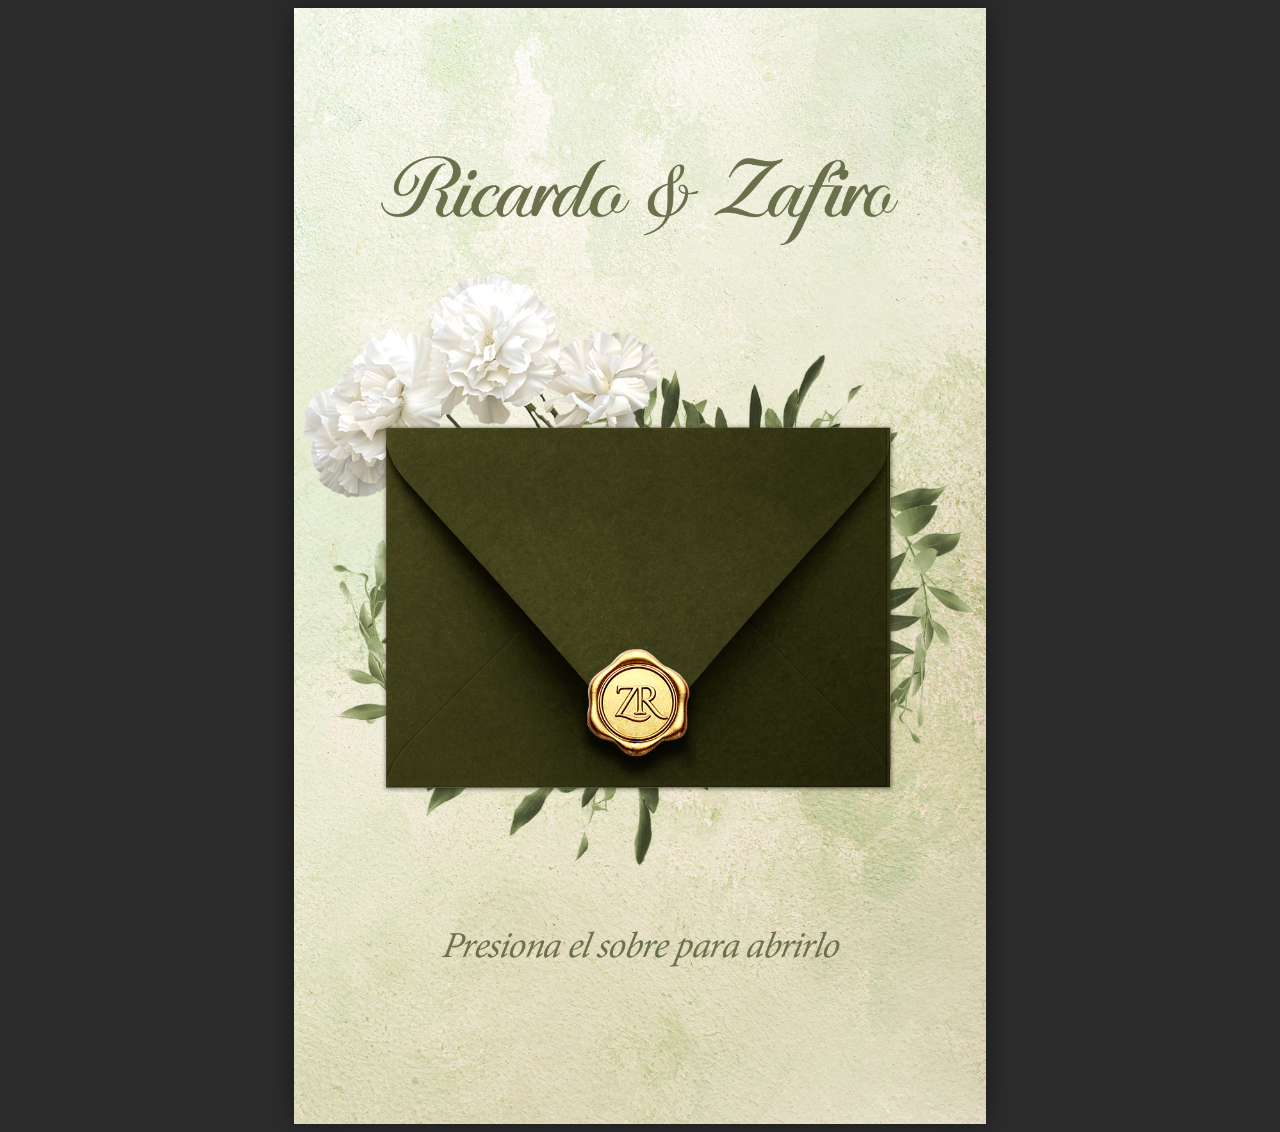
==== commit f69f9103: "Updated main page and short version, added security meassure" ====
--- a/index.html
+++ b/index.html
@@ -7,200 +7,42 @@
     <title>Ricardo & Zafiro | ¡Nos Casamos!</title>
     <link rel="preconnect" href="https://fonts.googleapis.com">
     <link rel="preconnect" href="https://fonts.gstatic.com" crossorigin>
-    <link href="https://fonts.googleapis.com/css2?family=Great+Vibes&family=Montserrat:wght@300;400;600&family=Playfair+Display:ital,wght@0,400;0,600;1,400&display=swap" rel="stylesheet">
-    <link rel="stylesheet" href="css/style.css">
+    <link href="https://fonts.googleapis.com/css2?family=Montserrat:wght@300;400;600&display=swap" rel="stylesheet">
+    <link rel="stylesheet" href="css/style_i.css">
 </head>
-<body>
+<body class="regalos-body">
 
-    <!-- --- SECTION 1: TOP IMAGE --- -->
-    <header class="top-img">
-        <img src="assets/01_US_Foto1.jpg" alt="Ricardo y Zafiro" class="usfoto-img">
-    </header>
-    <!-- --- SECTION 2: INTRO --- -->
-    <section class="intro-section">
-        <div class="tear-container intro-pull-up">
-            <img src="assets/02_1st_tear.webp" alt="Tear effect" class="tear-bg-img"> 
-            
-            <!-- THE INVISIBLE SQUARE -->
-            <div class="tear-overlay intro-overlay">
-                
-                <div class="main-text">
-                    <h2 class="serif-subtitle">¡Nos Casamos!</h2>
-                    <h1 class="script-title">Ricardo & Zafiro</h1>     
-                    
-                    <!-- MUSIC PLAYER -->
-                    <div class="music-player">
-                        <h4 class="player-title">Dale play a nuestra canción</h4>
-                        <div class="progress-bar-container">
-                            <span id="current-time">00:00</span>
-                            <input type="range" id="seek-slider" max="100" value="0" aria-label="Control de tiempo">
-                            <span id="duration">00:00</span>
-                        </div>
-                        <div class="player-controls">
-                            <span class="side-icon" id="prev-btn" aria-label="Anterior">
-                                <svg viewBox="0 0 24 24"><path d="M6 6h2v12H6zm3.5 6l8.5 6V6z"/></svg>
-                            </span>
-                            <button id="play-pause-btn" aria-label="Reproducir o pausar">
-                                <svg id="play-icon" viewBox="0 0 24 24"><path d="M8 5v14l11-7z"/></svg>
-                                <svg id="pause-icon" viewBox="0 0 24 24" style="display: none;"><path d="M6 19h4V5H6v14zm8-14v14h4V5h-4z"/></svg>
-                            </button>
-                            <span class="side-icon" id="next-btn" aria-label="Siguiente">
-                                <svg viewBox="0 0 24 24"><path d="M6 18l8.5-6L6 6v12zM16 6v12h2V6h-2z"/></svg>
-                            </span>
-                        </div>
-                        <audio id="wedding-song" src="assets/Steal_The_Show.mp3" preload="metadata"></audio>
-                    </div>
-                </div>
+    <!-- Wrapper for the new page layout -->
+    <main class="regalos-wrapper">
+        
+        <!-- 1. PHYSICAL IMAGE: This strictly defines the maximum height of the page -->
+        <img src="assets/invitation_intro.webp" alt="Fondo Mesa de Regalos" class="regalos-bg-img">
+        
+        <!-- 2. ABSOLUTE OVERLAY: This sits perfectly on top of the physical image bounds -->
+        <div class="regalos-content">
 
-                <!-- DATE & COUNTDOWN -->
-                <section class="date-text">
-                    <img src="assets/06_date.webp" alt="Fondo fecha" class="date-img">
-                    <div class="date-overlay-content">
-                        <div class="top-invitation-text">
-                            Con la bendición de Dios y nuestros padres,<br>tenemos el honor de invitarte a nuestra boda.
-                        </div>
-                        <div class="countdown-container">
-                            <div class="faltan-title">FALTAN</div>
-                            <div class="countdown-timer" id="countdown">
-                                <div class="time-block">
-                                    <span id="days">00</span>
-                                    <span class="label">Días</span>
-                                </div>
-                                <span class="separator">:</span>
-                                <div class="time-block">
-                                    <span id="hours">00</span>
-                                    <span class="label">Horas</span>
-                                </div>
-                                <span class="separator">:</span>
-                                <div class="time-block">
-                                    <span id="minutes">00</span>
-                                    <span class="label">Min</span>
-                                </div>
-                                <span class="separator">:</span>
-                                <div class="time-block">
-                                    <span id="seconds">00</span>
-                                    <span class="label">Seg</span>
-                                </div>
-                            </div>
-                        </div>
-                    </div>
-                </section>
-
-            </div> <!-- End Intro Overlay -->
-        </div> <!-- End Intro Container -->
-    </section>
-
-    <!-- --- SECTION 3: MIDDLE PHOTO --- -->
-    <section class="middle-section">
-        <img src="assets/03_US_Foto2.jpg" alt="Ricardo y Zafiro abrazados" class="usfoto2-img">
-    </section>
-
-    <!-- --- SECTION 4: EVENTS & DETAILS --- -->
-    <section class="last-section">
-        <div class="tear-container events-pull-up">
-            <img src="assets/03_2st_tear_v2.webp" alt="Tear transition" class="tear-bg-img">
-            
-            <!-- THE INVISIBLE SQUARE -->
-            <div class="tear-overlay events-overlay">
-                
-                <!-- EVENTS -->
-                <div class="events-container">
-                    <div class="event-item">
-                        <img src="assets/church.webp" alt="Icono Iglesia" class="event-icon1">
-                        <div class="event-text-block">
-                            <h2 class="event-title">Ceremonia Religiosa</h2>
-                            <p class="event-time">3:00 pm</p>
-                            <p class="event-location">"Parroquia Sagrado Corazón de Jesús"</p>
-                        </div>
-                        <a href="https://maps.app.goo.gl/cJRtxFD6h9nJVfGp8" target="_blank" class="location-btn-link" aria-label="Ver ubicación de la iglesia">
-                            <img src="assets/ubicacion_btn.webp" alt="Ver ubicación" class="location-btn-img">
-                        </a>
-                    </div>
-                    
-                    <div class="event-item">
-                        <img src="assets/pen.webp" alt="Icono Pluma" class="event-icon2">
-                        <div class="event-text-block">
-                            <h2 class="event-title">Civil</h2>
-                            <p class="event-time">5:00 pm</p>
-                            <p class="event-location">"Princess Wedding Gardens"</p>
-                        </div>
-                        <a href="https://maps.app.goo.gl/DjsbpYgwzKqxDwWD8" target="_blank" class="location-btn-link" aria-label="Ver ubicación del civil">
-                            <img src="assets/ubicacion_btn.webp" alt="Ver ubicación" class="location-btn-img">
-                        </a>
-                    </div>
-                    
-                    <div class="event-item">
-                        <img src="assets/glass.webp" alt="Icono Copas" class="event-icon3">
-                        <div class="event-text-block">
-                            <h2 class="event-title">Recepción</h2>
-                            <p class="event-time">7:00 pm</p>
-                            <p class="event-location">"Princess Wedding Gardens"</p>
-                        </div>
-                        <a href="https://maps.app.goo.gl/DjsbpYgwzKqxDwWD8" target="_blank" class="location-btn-link" aria-label="Ver ubicación de la recepción">
-                            <img src="assets/ubicacion_btn.webp" alt="Ver ubicación" class="location-btn-img">
-                        </a>
-                    </div>
-                </div>
-
-                <!-- DETAILS COLLAGE -->
-                <section class="details-text">
-                    <div class="program">
-                        <img src="assets/07_program.webp" alt="Programa del evento" class="program-img">
-                    </div>
-                    <div class="dress">
-                        <img src="assets/08_outfit.webp" alt="Código de vestimenta" class="dress-img">
-                        <a href="https://pin.it/TXXcPZkMe" target="_blank" class="outfit-btn-link" aria-label="Ver ideas de outfits">
-                            <img src="assets/outfits_btn.webp" alt="Ver outfits" class="outfit-btn-img">
-                        </a>
-                    </div>
-                    <div class="gifts">
-                        <img src="assets/08_regalos.webp" alt="Mesa de regalos" class="gifts-img">
-                        <a href="/mesa.html" target="_blank" class="gifts-btn-link" aria-label="Ver lista de regalos en Amazon">
-                            <img src="assets/lista_btn.webp" alt="Ver lista" class="gifts-btn-img">
-                        </a>
-                    </div>
-                </section>
-
-            </div> <!-- End Events Overlay -->
-        </div> <!-- End Events Container -->
-    </section>
-
-    <!-- --- SECTION 5: RSVP & PASES --- -->
-    <section class="rsvp-section">
-        <!-- THE INVISIBLE SQUARE FOR GREEN BACKGROUND -->
-        <div class="tear-container rsvp-overlay-pull-up">
-            <img src="assets/04_green_bg.webp" alt="Fondo verde oscuro" class="tear-bg-img">
-            <div class="tear-overlay rsvp-overlay">
-                <div class="pases-container">
-                    <img src="assets/pases.webp" alt="Boletos" class="tickets-icon">
-                    <h2 class="pases-title">Pases</h2>
-                    <p class="pases-subtitle">Tenemos reservados</p>
-                    
-                    <div class="lugares-wrapper">
-                        <img src="assets/lugares.webp" alt="Marco de lugares" class="lugares-img">
-                        <span id="guest-tickets" class="tickets-number">2</span>
-                    </div>
-                    
-                    <p class="adults-text">Evento exclusivo para adultos</p>
-                </div>
-                <div class="envelope-container">
-                    <img src="assets/rsvp.webp" alt="Sobre RSVP" class="envelope-img">
-                    <div class="envelope-content">
-                        <a href="#" id="whatsapp-rsvp-link" target="_blank" class="confirm-btn-link" aria-label="Confirmar asistencia">
-                            <img src="assets/confirm_btn.webp" alt="Confirma aquí" class="confirm-btn-img">
-                        </a>
-                    </div>
-                </div>
+            <div class="regalos-buttons">
+                <!-- Replace href with your actual Amazon list link -->
+                <img src="assets/button_env.webp" alt="Botón de Invitacion" class="store-btn-img">
             </div>
         </div>
-    </section>
-    <!-- --- SECTION 6: FINAL PHOTO ----->
-    <section class="final-section">
-        <img src="assets/05_US_Foto3.webp" alt="Ricardo y Zafiro sonriendo" class="finalus-img">
-    </section>
+    </main>
+<script>
+    // Disable right-click
+    document.addEventListener('contextmenu', event => event.preventDefault());
 
-    <script src="js/player.js"></script>
-    <script src="js/countdown.js"></script>
-    <script src="js/rsvp.js"></script>
+    // Disable common developer tools keyboard shortcuts
+    document.onkeydown = function(e) {
+        if (
+            e.key === "F12" || 
+            (e.ctrlKey && e.shiftKey && e.key === "I") || 
+            (e.ctrlKey && e.shiftKey && e.key === "J") || 
+            (e.ctrlKey && e.key === "U")
+        ) {
+            e.preventDefault();
+            return false;
+        }
+    };
+</script>
 </body>
 </html>
--- a/css/style_i.css
+++ b/css/style_i.css
@@ -0,0 +1,147 @@
+/* ========================================= */
+/* --- 7. MESA DE REGALOS PAGE ------------- */
+/* ========================================= */
+
+@font-face {
+    font-family: 'Seasons';
+    src: url('../fonts/Theseasons-reg.otf') format('opentype');
+    font-weight: normal;
+    font-style: normal;
+}
+@font-face {
+    font-family: 'WeddingRegular';
+    src: url('../fonts/MinionPro-Regular.otf') format('opentype');
+    font-weight: normal;
+    font-style: normal;
+}
+
+@font-face {
+    font-family: 'WeddingCursive';
+    src: url('../fonts/Runethia.otf') format('opentype');
+    font-weight: normal;
+    font-style: normal;
+}
+
+:root {
+    --color-bg-exterior: #2c2c2c;
+    --color-bg-interior: #f9f9f9;
+    --color-text-main: #000000;
+    --color-accent: #6a704c;
+    --color-light: #f8f8f8;
+    --max-invitation-width: 18.29cm;
+    --font-season: 'Seasons', normal;
+    --font-serif: 'WeddingRegular', serif;
+    --font-script: 'WeddingCursive', cursive;
+}
+
+/* Overrides the global body background for this specific page */
+.regalos-body {
+    background-color: var(--color-bg-exterior); 
+    background-image: none;
+}
+
+.regalos-wrapper {
+    position: relative; /* REQUIRED for the absolute overlay to work */
+    width: 100%;
+    max-width: clamp(320px, 100vw, var(--max-invitation-width)); 
+    margin: 0 auto; 
+    background-color: #f3efe9; 
+    box-shadow: 0 0 30px rgba(0, 0, 0, 0.4); 
+    display: block; 
+    
+    /* Removed min-height and background-image properties so the HTML image dictates height */
+}
+
+/* The new physical image that controls the page height */
+.regalos-bg-img {
+    width: 100%;
+    height: auto;
+    display: block;
+}
+
+.regalos-content {
+    /* Locks the content precisely over the image */
+    position: absolute;
+    top: 0;
+    left: 0;
+    width: 100%;
+    height: 100%;
+    box-sizing: border-box;
+    
+    /* Padding-top pushes the title down past the couple's faces */
+    padding: 60% 15% 48% 15%;
+    
+    text-align: center;
+    color: var(--color-accent);
+    display: flex;
+    flex-direction: column;
+    align-items: center;
+}
+
+.regalos-buttons {
+    position: relative;
+    display: flex;
+    flex-direction: column;
+    align-items: center;
+    gap: clamp(10px, 1vw, 25px); 
+    width: 100%;
+    height: 100%;
+}
+
+
+.store-btn-img {
+    position: absolute;
+    top: 0;
+    left: 0;
+    display: inline-block;
+    transition: transform 0.2s ease, opacity 0.2s ease;
+    cursor: pointer;
+    width: 100%;
+    height: 100%;
+    z-index: 10;
+    background-color: transparent;
+    border: none;
+}
+
+
+@media (max-width: 820px) {
+    /* Slightly more padding on mobile to push past the taller crop */
+    .regalos-content {
+        padding: 55% 5% 0% 5%; 
+    }
+
+    .regalos-buttons {
+        display: flex;
+        flex-direction: column;
+        align-items: center;
+        gap: clamp(5px, 1vw, 25px); 
+        margin-bottom: 12%;
+        width: 100%;
+    }
+
+    .store-btn-link {
+        width: clamp(40px, 25%, 260px); 
+        display: inline-block;
+        transition: transform 0.2s ease, opacity 0.2s ease;
+        cursor: pointer;
+    }
+
+    .store-btn-link:hover {
+        transform: scale(1.03);
+        opacity: 0.9;
+    }
+
+    .store-btn-img {
+        width: 100%;
+        height: auto;
+        display: block;
+    }
+
+    .bank-details {
+        font-family: var(--font-serif);
+        font-size: clamp(.5rem, 2.8vw, 1.4rem);
+        line-height: 0.2;
+        width: clamp(260px, 85%, 400px);
+        margin-top: -9%;
+    }
+}
